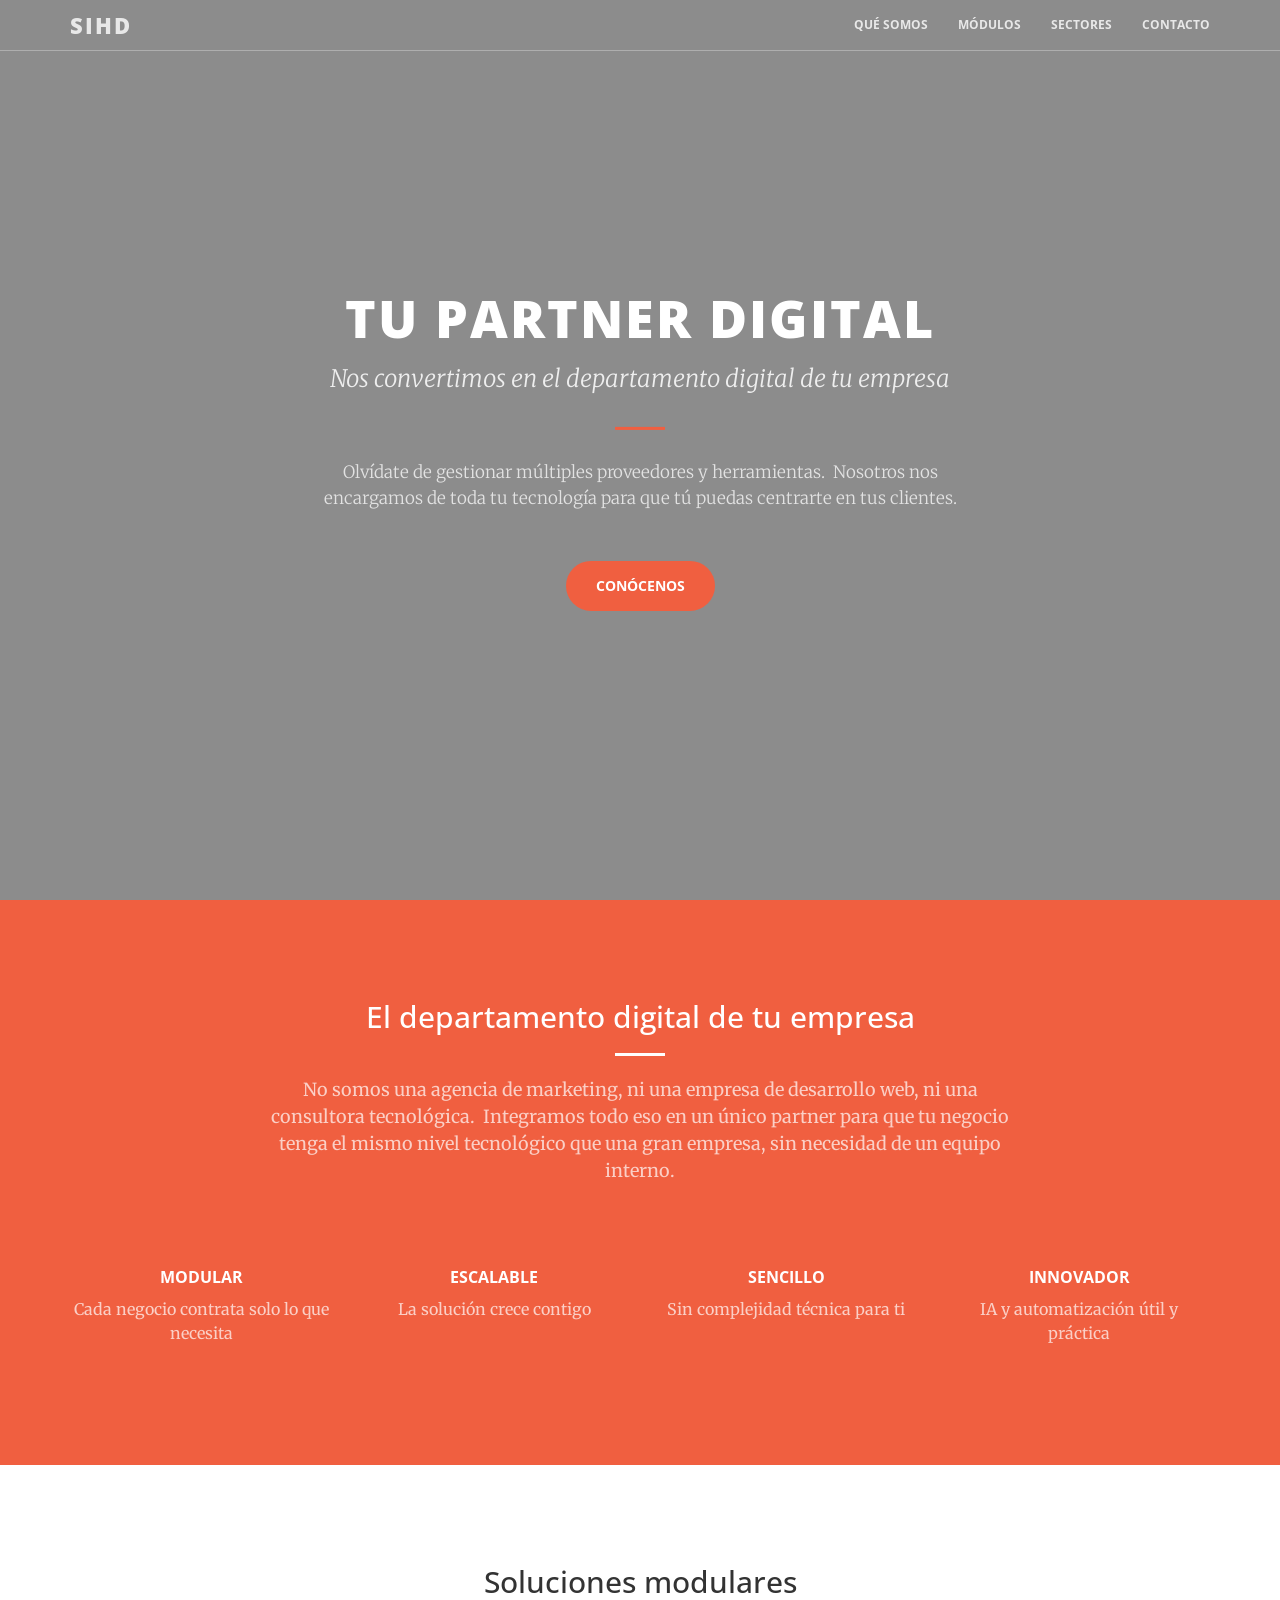
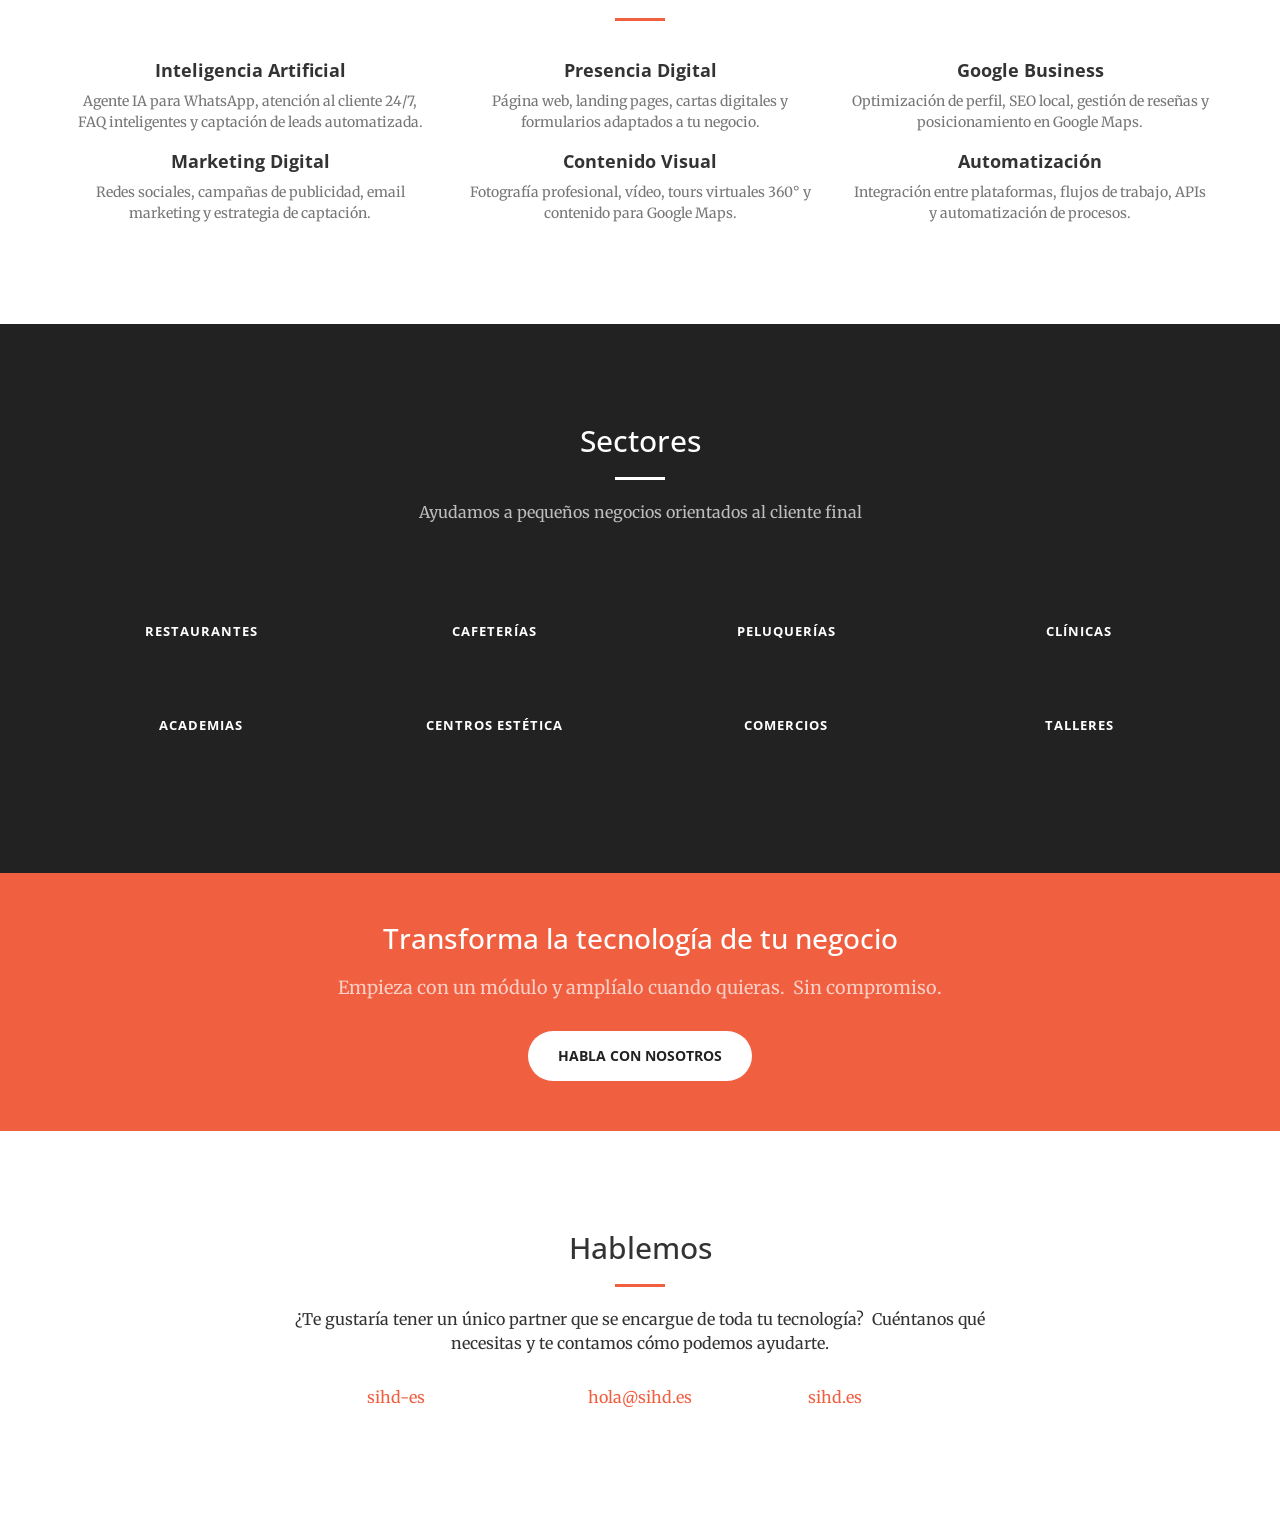
==== index.html @ 8f49440a "First version of the landing page" ====
<!DOCTYPE html>
<html lang="es">
<head>
  <meta charset="utf-8">
  <meta http-equiv="X-UA-Compatible" content="IE=edge">
  <meta name="viewport" content="width=device-width, initial-scale=1">
  <meta name="description" content="SiHD - El partner digital para pequeñas empresas. Transformamos la tecnología de tu negocio para que puedas centrarte en tus clientes.">
  <meta name="author" content="SiHD">
  <title>SiHD &mdash; El partner digital para pequeñas empresas</title>
  <link href="https://fonts.googleapis.com/css?family=Open+Sans:300italic,400italic,600italic,700italic,800italic,400,300,600,700,800" rel="stylesheet">
  <link href="https://fonts.googleapis.com/css?family=Merriweather:400,300,300italic,400italic,700,700italic,900,900italic" rel="stylesheet">
  <link rel="stylesheet" href="https://maxcdn.bootstrapcdn.com/bootstrap/3.3.7/css/bootstrap.min.css">
  <link rel="stylesheet" href="font-awesome/css/font-awesome.min.css">
  <style>
    html, body { height: 100%; width: 100%; }
    body { font-family: 'Merriweather', 'Helvetica Neue', Arial, sans-serif; }
    hr { border-color: #F05F40; border-width: 3px; max-width: 50px; }
    hr.light { border-color: white; }
    a { -webkit-transition: all 0.35s; -moz-transition: all 0.35s; transition: all 0.35s; color: #F05F40; }
    a:hover, a:focus { color: #eb3812; text-decoration: none; }
    h1, h2, h3, h4, h5, h6 { font-family: 'Open Sans', 'Helvetica Neue', Arial, sans-serif; }
    p { font-size: 16px; line-height: 1.5; margin-bottom: 20px; }
    .bg-primary { background-color: #F05F40; }
    .bg-dark { background-color: #222; color: white; }
    .text-faded { color: rgba(255,255,255,.7); }
    section { padding: 100px 0; }
    aside { padding: 50px 0; }
    .no-padding { padding: 0; }
    .navbar-default {
      background-color: white;
      border-color: rgba(34,34,34,.5);
      font-family: 'Open Sans', 'Helvetica Neue', Arial, sans-serif;
      -webkit-transition: all 0.35s;
      -moz-transition: all 0.35s;
      transition: all 0.35s;
    }
    .navbar-default .navbar-header .navbar-brand {
      color: #F05F40;
      font-family: 'Open Sans', 'Helvetica Neue', Arial, sans-serif;
      font-weight: 800;
      text-transform: uppercase;
      font-size: 22px;
      letter-spacing: 2px;
    }
    .navbar-default .navbar-header .navbar-brand:hover,
    .navbar-default .navbar-header .navbar-brand:focus { color: #eb3812; }
    .navbar-default .nav > li > a,
    .navbar-default .nav > li > a:focus {
      text-transform: uppercase;
      font-weight: 700;
      font-size: 12px;
      color: #222;
    }
    .navbar-default .nav > li > a:hover { color: #F05F40; }
    .navbar-default .nav > li.active > a,
    .navbar-default .nav > li.active > a:focus {
      color: #F05F40 !important;
      background-color: transparent;
    }
    .navbar-default .nav > li.active > a:hover { background-color: transparent; }
    @media (min-width: 768px) {
      .navbar-default {
        background-color: transparent;
        border-color: rgba(255,255,255,.3);
      }
      .navbar-default .navbar-header .navbar-brand {
        color: rgba(255,255,255,.8);
      }
      .navbar-default .navbar-header .navbar-brand:hover,
      .navbar-default .navbar-header .navbar-brand:focus { color: white; }
      .navbar-default .nav > li > a,
      .navbar-default .nav > li > a:focus {
        color: rgba(255,255,255,.8);
      }
      .navbar-default .nav > li > a:hover { color: white; }
      .navbar-default.navbar-shrink {
        background-color: white;
        border-color: rgba(34,34,34,.5);
      }
      .navbar-default.navbar-shrink .navbar-header .navbar-brand {
        color: #F05F40;
        font-size: 18px;
      }
      .navbar-default.navbar-shrink .navbar-header .navbar-brand:hover,
      .navbar-default.navbar-shrink .navbar-header .navbar-brand:focus { color: #eb3812; }
      .navbar-default.navbar-shrink .nav > li > a,
      .navbar-default.navbar-shrink .nav > li > a:focus { color: #222; }
      .navbar-default.navbar-shrink .nav > li > a:hover { color: #F05F40; }
    }
    header {
      position: relative;
      width: 100%;
      min-height: auto;
      -webkit-background-size: cover;
      -moz-background-size: cover;
      background-size: cover;
      -o-background-size: cover;
      background-position: center;
      background-image: url('img/header.jpg');
      text-align: center;
      color: white;
    }
    header::before {
      content: '';
      position: absolute;
      top: 0; left: 0; right: 0; bottom: 0;
      background: rgba(0,0,0,.45);
    }
    header .header-content {
      position: relative;
      text-align: center;
      padding: 100px 15px 100px;
      width: 100%;
      z-index: 1;
    }
    header .header-content .header-content-inner h1 {
      font-weight: 900;
      text-transform: uppercase;
      margin-top: 0;
      margin-bottom: 0;
      font-size: 32px;
      letter-spacing: 2px;
    }
    header .header-content .header-content-inner .sub {
      font-size: 20px;
      font-weight: 300;
      color: rgba(255,255,255,.85);
      margin-top: 15px;
      margin-bottom: 30px;
      font-family: 'Merriweather', serif;
      font-style: italic;
    }
    header .header-content .header-content-inner hr { margin: 30px auto; }
    header .header-content .header-content-inner p {
      font-weight: 300;
      color: rgba(255,255,255,.75);
      font-size: 16px;
      margin-bottom: 50px;
    }
    @media (min-width: 768px) {
      header { min-height: 100%; }
      header .header-content {
        position: absolute;
        top: 50%;
        -webkit-transform: translateY(-50%);
        -ms-transform: translateY(-50%);
        transform: translateY(-50%);
        padding: 0 50px;
      }
      header .header-content .header-content-inner {
        max-width: 800px;
        margin-left: auto;
        margin-right: auto;
      }
      header .header-content .header-content-inner h1 { font-size: 52px; }
      header .header-content .header-content-inner .sub { font-size: 24px; }
      header .header-content .header-content-inner p {
        font-size: 17px;
        max-width: 80%;
        margin-left: auto;
        margin-right: auto;
      }
    }
    .section-heading { margin-top: 0; }
    .service-box { max-width: 400px; margin: 50px auto 0; }
    @media (min-width: 992px) { .service-box { margin: 20px auto 0; } }
    .service-box p { margin-bottom: 0; font-size: 14px; }
    .service-box h3 { font-size: 18px; font-weight: 700; }
    .portfolio-box {
      position: relative;
      display: block;
      max-width: 400px;
      margin: 0 auto;
    }
    .portfolio-box .portfolio-box-caption {
      color: white;
      opacity: 0;
      display: block;
      background: rgba(240,95,64,.9);
      position: absolute;
      bottom: 0;
      text-align: center;
      width: 100%;
      height: 100%;
      -webkit-transition: all 0.35s;
      -moz-transition: all 0.35s;
      transition: all 0.35s;
    }
    .portfolio-box .portfolio-box-caption .portfolio-box-caption-content {
      width: 100%;
      text-align: center;
      position: absolute;
      top: 50%;
      transform: translateY(-50%);
    }
    .portfolio-box .portfolio-box-caption .portfolio-box-caption-content .project-category,
    .portfolio-box .portfolio-box-caption .portfolio-box-caption-content .project-name {
      font-family: 'Open Sans', 'Helvetica Neue', Arial, sans-serif;
      padding: 0 15px;
    }
    .portfolio-box .portfolio-box-caption .portfolio-box-caption-content .project-category {
      text-transform: uppercase;
      font-weight: 600;
      font-size: 13px;
    }
    .portfolio-box .portfolio-box-caption .portfolio-box-caption-content .project-name { font-size: 16px; }
    .portfolio-box:hover .portfolio-box-caption { opacity: 1; }
    @media (min-width: 768px) {
      .portfolio-box .portfolio-box-caption .portfolio-box-caption-content .project-category { font-size: 15px; }
      .portfolio-box .portfolio-box-caption .portfolio-box-caption-content .project-name { font-size: 20px; }
    }
    .call-to-action h2 { margin: 0 auto 20px; font-size: 28px; }
    .text-primary { color: #F05F40; }
    .no-gutter > [class*='col-'] { padding-right: 0; padding-left: 0; }
    .btn-default {
      color: #222; background-color: white; border-color: white;
      -webkit-transition: all 0.35s; -moz-transition: all 0.35s; transition: all 0.35s;
    }
    .btn-default:hover, .btn-default:focus, .btn-default.focus,
    .btn-default:active, .btn-default.active {
      color: #222; background-color: #f2f2f2; border-color: #e6e6e6;
    }
    .btn-primary {
      color: white; background-color: #F05F40; border-color: #F05F40;
      -webkit-transition: all 0.35s; -moz-transition: all 0.35s; transition: all 0.35s;
    }
    .btn-primary:hover, .btn-primary:focus, .btn-primary.focus,
    .btn-primary:active, .btn-primary.active {
      color: white; background-color: #ee4b28; border-color: #ed431f;
    }
    .btn-outline {
      color: white;
      background: transparent;
      border: 2px solid white;
      -webkit-transition: all 0.35s;
      -moz-transition: all 0.35s;
      transition: all 0.35s;
    }
    .btn-outline:hover, .btn-outline:focus {
      color: #222;
      background: white;
      border-color: white;
    }
    .btn {
      font-family: 'Open Sans', 'Helvetica Neue', Arial, sans-serif;
      border: none; border-radius: 300px; font-weight: 700; text-transform: uppercase;
    }
    .btn-xl { padding: 15px 30px; }
    #contact .fa { color: #222; font-size: 3em; }
    #contact a:hover { text-decoration: none; }
    ::-moz-selection { color: white; text-shadow: none; background: #F05F40; }
    ::selection { color: white; text-shadow: none; background: #F05F40; }
    body { -webkit-tap-highlight-color: #222; }
    .sector-icon { font-size: 3em; color: #F05F40; margin-bottom: 10px; }
    .sector-box { padding: 30px 15px; }
    .sector-box h4 { font-weight: 700; text-transform: uppercase; font-size: 13px; letter-spacing: 1px; }

    @keyframes bounceIn {
      from, 20%, 40%, 60%, 80%, to { animation-timing-function: cubic-bezier(0.215, 0.610, 0.355, 1.000); }
      0% { opacity: 0; transform: scale3d(.3, .3, .3); }
      20% { transform: scale3d(1.1, 1.1, 1.1); }
      40% { transform: scale3d(.9, .9, .9); }
      60% { opacity: 1; transform: scale3d(1.03, 1.03, 1.03); }
      80% { transform: scale3d(.97, .97, .97); }
      to { opacity: 1; transform: scale3d(1, 1, 1); }
    }
    .wow { visibility: hidden; }
    .wow.animated { visibility: visible; }
    .bounceIn { animation-duration: 1s; animation-fill-mode: both; animation-name: bounceIn; }
  </style>
</head>
<body id="page-top">
  <nav id="mainNav" class="navbar navbar-default navbar-fixed-top">
    <div class="container">
      <div class="navbar-header">
        <button type="button" class="navbar-toggle collapsed" data-toggle="collapse" data-target="#navbar-collapse" aria-expanded="false" id="nav-toggle">
          <span class="sr-only">Men&uacute;</span>
          <span class="icon-bar"></span>
          <span class="icon-bar"></span>
          <span class="icon-bar"></span>
        </button>
        <a class="navbar-brand" href="#page-top">SiHD</a>
      </div>
      <div class="collapse navbar-collapse" id="navbar-collapse">
        <ul class="nav navbar-nav navbar-right">
          <li><a href="#que-es">Qu&eacute; somos</a></li>
          <li><a href="#modulos">M&oacute;dulos</a></li>
          <li><a href="#sectores">Sectores</a></li>
          <li><a href="#contacto">Contacto</a></li>
        </ul>
      </div>
    </div>
  </nav>

  <header>
    <div class="header-content">
      <div class="header-content-inner">
        <h1>Tu partner digital</h1>
        <p class="sub">Nos convertimos en el departamento digital de tu empresa</p>
        <hr>
        <p>Olv&iacute;date de gestionar m&uacute;ltiples proveedores y herramientas.&nbsp; Nosotros nos encargamos de toda tu tecnolog&iacute;a para que t&uacute; puedas centrarte en tus clientes.</p>
        <a href="#que-es" class="btn btn-primary btn-xl">Con&oacute;cenos</a>
      </div>
    </div>
  </header>

  <section class="bg-primary" id="que-es">
    <div class="container">
      <div class="row">
        <div class="col-lg-8 col-lg-offset-2 text-center">
          <h2 class="section-heading">El departamento digital de tu empresa</h2>
          <hr class="light">
          <p class="text-faded" style="font-size:18px;">No somos una agencia de marketing, ni una empresa de desarrollo web, ni una consultora tecnol&oacute;gica.&nbsp; Integramos todo eso en un &uacute;nico partner para que tu negocio tenga el mismo nivel tecnol&oacute;gico que una gran empresa, sin necesidad de un equipo interno.</p>
        </div>
      </div>
      <div class="row" style="margin-top:50px;">
        <div class="col-md-3 col-sm-6 text-center">
          <div class="wow" data-wow-delay="0s">
            <i class="fa fa-4x fa-cubes text-faded"></i>
            <h3 style="color:white;font-weight:700;font-size:16px;text-transform:uppercase;margin-top:15px;">Modular</h3>
            <p class="text-faded">Cada negocio contrata solo lo que necesita</p>
          </div>
        </div>
        <div class="col-md-3 col-sm-6 text-center">
          <div class="wow" data-wow-delay=".1s">
            <i class="fa fa-4x fa-rocket text-faded"></i>
            <h3 style="color:white;font-weight:700;font-size:16px;text-transform:uppercase;margin-top:15px;">Escalable</h3>
            <p class="text-faded">La soluci&oacute;n crece contigo</p>
          </div>
        </div>
        <div class="col-md-3 col-sm-6 text-center">
          <div class="wow" data-wow-delay=".2s">
            <i class="fa fa-4x fa-magic text-faded"></i>
            <h3 style="color:white;font-weight:700;font-size:16px;text-transform:uppercase;margin-top:15px;">Sencillo</h3>
            <p class="text-faded">Sin complejidad t&eacute;cnica para ti</p>
          </div>
        </div>
        <div class="col-md-3 col-sm-6 text-center">
          <div class="wow" data-wow-delay=".3s">
            <i class="fa fa-4x fa-lightbulb-o text-faded"></i>
            <h3 style="color:white;font-weight:700;font-size:16px;text-transform:uppercase;margin-top:15px;">Innovador</h3>
            <p class="text-faded">IA y automatizaci&oacute;n &uacute;til y pr&aacute;ctica</p>
          </div>
        </div>
      </div>
    </div>
  </section>

  <section id="modulos">
    <div class="container">
      <div class="row">
        <div class="col-lg-12 text-center">
          <h2 class="section-heading">Soluciones modulares</h2>
          <hr class="primary">
        </div>
      </div>
    </div>
    <div class="container">
      <div class="row">
        <div class="col-lg-4 col-md-6 text-center">
          <div class="service-box wow" data-wow-delay="0s">
            <i class="fa fa-4x fa-robot text-primary"></i>
            <h3>Inteligencia Artificial</h3>
            <p class="text-muted">Agente IA para WhatsApp, atenci&oacute;n al cliente 24/7, FAQ inteligentes y captaci&oacute;n de leads automatizada.</p>
          </div>
        </div>
        <div class="col-lg-4 col-md-6 text-center">
          <div class="service-box wow" data-wow-delay=".1s">
            <i class="fa fa-4x fa-globe text-primary"></i>
            <h3>Presencia Digital</h3>
            <p class="text-muted">P&aacute;gina web, landing pages, cartas digitales y formularios adaptados a tu negocio.</p>
          </div>
        </div>
        <div class="col-lg-4 col-md-6 text-center">
          <div class="service-box wow" data-wow-delay=".2s">
            <i class="fa fa-4x fa-google text-primary"></i>
            <h3>Google Business</h3>
            <p class="text-muted">Optimizaci&oacute;n de perfil, SEO local, gesti&oacute;n de rese&ntilde;as y posicionamiento en Google Maps.</p>
          </div>
        </div>
        <div class="col-lg-4 col-md-6 text-center">
          <div class="service-box wow" data-wow-delay=".3s">
            <i class="fa fa-4x fa-bullhorn text-primary"></i>
            <h3>Marketing Digital</h3>
            <p class="text-muted">Redes sociales, campa&ntilde;as de publicidad, email marketing y estrategia de captaci&oacute;n.</p>
          </div>
        </div>
        <div class="col-lg-4 col-md-6 text-center">
          <div class="service-box wow" data-wow-delay=".4s">
            <i class="fa fa-4x fa-camera text-primary"></i>
            <h3>Contenido Visual</h3>
            <p class="text-muted">Fotograf&iacute;a profesional, v&iacute;deo, tours virtuales 360&deg; y contenido para Google Maps.</p>
          </div>
        </div>
        <div class="col-lg-4 col-md-6 text-center">
          <div class="service-box wow" data-wow-delay=".5s">
            <i class="fa fa-4x fa-cogs text-primary"></i>
            <h3>Automatizaci&oacute;n</h3>
            <p class="text-muted">Integraci&oacute;n entre plataformas, flujos de trabajo, APIs y automatizaci&oacute;n de procesos.</p>
          </div>
        </div>
      </div>
    </div>
  </section>

  <section class="bg-dark" id="sectores">
    <div class="container">
      <div class="row">
        <div class="col-lg-12 text-center">
          <h2 class="section-heading">Sectores</h2>
          <hr class="light">
          <p class="text-faded">Ayudamos a peque&ntilde;os negocios orientados al cliente final</p>
        </div>
      </div>
      <div class="row" style="margin-top:40px;">
        <div class="col-md-3 col-sm-4 col-xs-6 text-center sector-box wow" data-wow-delay="0s">
          <i class="fa fa-cutlery sector-icon"></i>
          <h4>Restaurantes</h4>
        </div>
        <div class="col-md-3 col-sm-4 col-xs-6 text-center sector-box wow" data-wow-delay=".1s">
          <i class="fa fa-coffee sector-icon"></i>
          <h4>Cafeter&iacute;as</h4>
        </div>
        <div class="col-md-3 col-sm-4 col-xs-6 text-center sector-box wow" data-wow-delay=".2s">
          <i class="fa fa-scissors sector-icon"></i>
          <h4>Peluquer&iacute;as</h4>
        </div>
        <div class="col-md-3 col-sm-4 col-xs-6 text-center sector-box wow" data-wow-delay=".3s">
          <i class="fa fa-heartbeat sector-icon"></i>
          <h4>Cl&iacute;nicas</h4>
        </div>
        <div class="col-md-3 col-sm-4 col-xs-6 text-center sector-box wow" data-wow-delay=".4s">
          <i class="fa fa-graduation-cap sector-icon"></i>
          <h4>Academias</h4>
        </div>
        <div class="col-md-3 col-sm-4 col-xs-6 text-center sector-box wow" data-wow-delay=".5s">
          <i class="fa fa-diamond sector-icon"></i>
          <h4>Centros est&eacute;tica</h4>
        </div>
        <div class="col-md-3 col-sm-4 col-xs-6 text-center sector-box wow" data-wow-delay=".6s">
          <i class="fa fa-shopping-cart sector-icon"></i>
          <h4>Comercios</h4>
        </div>
        <div class="col-md-3 col-sm-4 col-xs-6 text-center sector-box wow" data-wow-delay=".7s">
          <i class="fa fa-wrench sector-icon"></i>
          <h4>Talleres</h4>
        </div>
      </div>
    </div>
  </section>

  <aside class="bg-primary">
    <div class="container text-center">
      <div class="call-to-action">
        <h2 style="color:white;">Transforma la tecnolog&iacute;a de tu negocio</h2>
        <p class="text-faded" style="font-size:18px;margin-bottom:30px;">Empieza con un m&oacute;dulo y ampl&iacute;alo cuando quieras.&nbsp; Sin compromiso.</p>
        <a href="#contacto" class="btn btn-default btn-xl">Habla con nosotros</a>
      </div>
    </div>
  </aside>

  <section id="contacto">
    <div class="container">
      <div class="row">
        <div class="col-lg-8 col-lg-offset-2 text-center">
          <h2 class="section-heading">Hablemos</h2>
          <hr class="primary">
          <p>&iquest;Te gustar&iacute;a tener un &uacute;nico partner que se encargue de toda tu tecnolog&iacute;a?&nbsp; Cu&eacute;ntanos qu&eacute; necesitas y te contamos c&oacute;mo podemos ayudarte.</p>
        </div>
        <div class="col-lg-3 col-lg-offset-2 text-center">
          <a href="https://github.com/sihd-es">
            <i class="fa fa-github fa-3x wow bounceIn" data-wow-delay=".1s"></i>
            <p style="margin-top:10px;">sihd-es</p>
          </a>
        </div>
        <div class="col-lg-2 text-center">
          <a href="mailto:hola@sihd.es">
            <i class="fa fa-envelope-o fa-3x wow bounceIn" data-wow-delay=".1s"></i>
            <p style="margin-top:10px;">hola@sihd.es</p>
          </a>
        </div>
        <div class="col-lg-2 text-center">
          <a href="https://sihd.es">
            <i class="fa fa-globe fa-3x wow bounceIn" data-wow-delay=".1s"></i>
            <p style="margin-top:10px;">sihd.es</p>
          </a>
        </div>
      </div>
    </div>
  </section>

  <script>
    (function() {
      var nav = document.getElementById('mainNav');
      var toggle = document.getElementById('nav-toggle');
      var collapse = document.getElementById('navbar-collapse');
      var sections = document.querySelectorAll('section, header');
      var navLinks = document.querySelectorAll('.navbar-nav a');
      var wowEls = document.querySelectorAll('.wow');

      toggle.addEventListener('click', function() {
        collapse.classList.toggle('in');
        toggle.classList.toggle('collapsed');
        toggle.setAttribute('aria-expanded', collapse.classList.contains('in'));
      });

      navLinks.forEach(function(link) {
        link.addEventListener('click', function(e) {
          collapse.classList.remove('in');
          toggle.classList.add('collapsed');
          toggle.setAttribute('aria-expanded', 'false');
          var target = document.querySelector(this.getAttribute('href'));
          if (target) {
            e.preventDefault();
            target.scrollIntoView({ behavior: 'smooth', block: 'start' });
            window.scrollBy(0, -50);
          }
        });
      });

      observer = new IntersectionObserver(function(entries) {
        entries.forEach(function(entry) {
          if (entry.target.id === 'page-top' || entry.target.tagName === 'HEADER') {
            nav.classList.toggle('navbar-shrink', !entry.isIntersecting);
          }
          var id = entry.target.id;
          navLinks.forEach(function(link) {
            link.parentElement.classList.toggle('active', link.getAttribute('href') === '#' + id && entry.isIntersecting);
          });
        });
      }, { rootMargin: '-51px 0px 0px 0px' });

      sections.forEach(function(s) { observer.observe(s); });

      var wowObserver = new IntersectionObserver(function(entries) {
        entries.forEach(function(entry) {
          if (entry.isIntersecting) {
            var delay = entry.target.getAttribute('data-wow-delay') || '0s';
            entry.target.style.animationDelay = delay;
            entry.target.classList.add('animated', 'bounceIn');
            wowObserver.unobserve(entry.target);
          }
        });
      }, { threshold: 0.3 });

      wowEls.forEach(function(el) { wowObserver.observe(el); });
    })();
  </script>
</body>
</html>
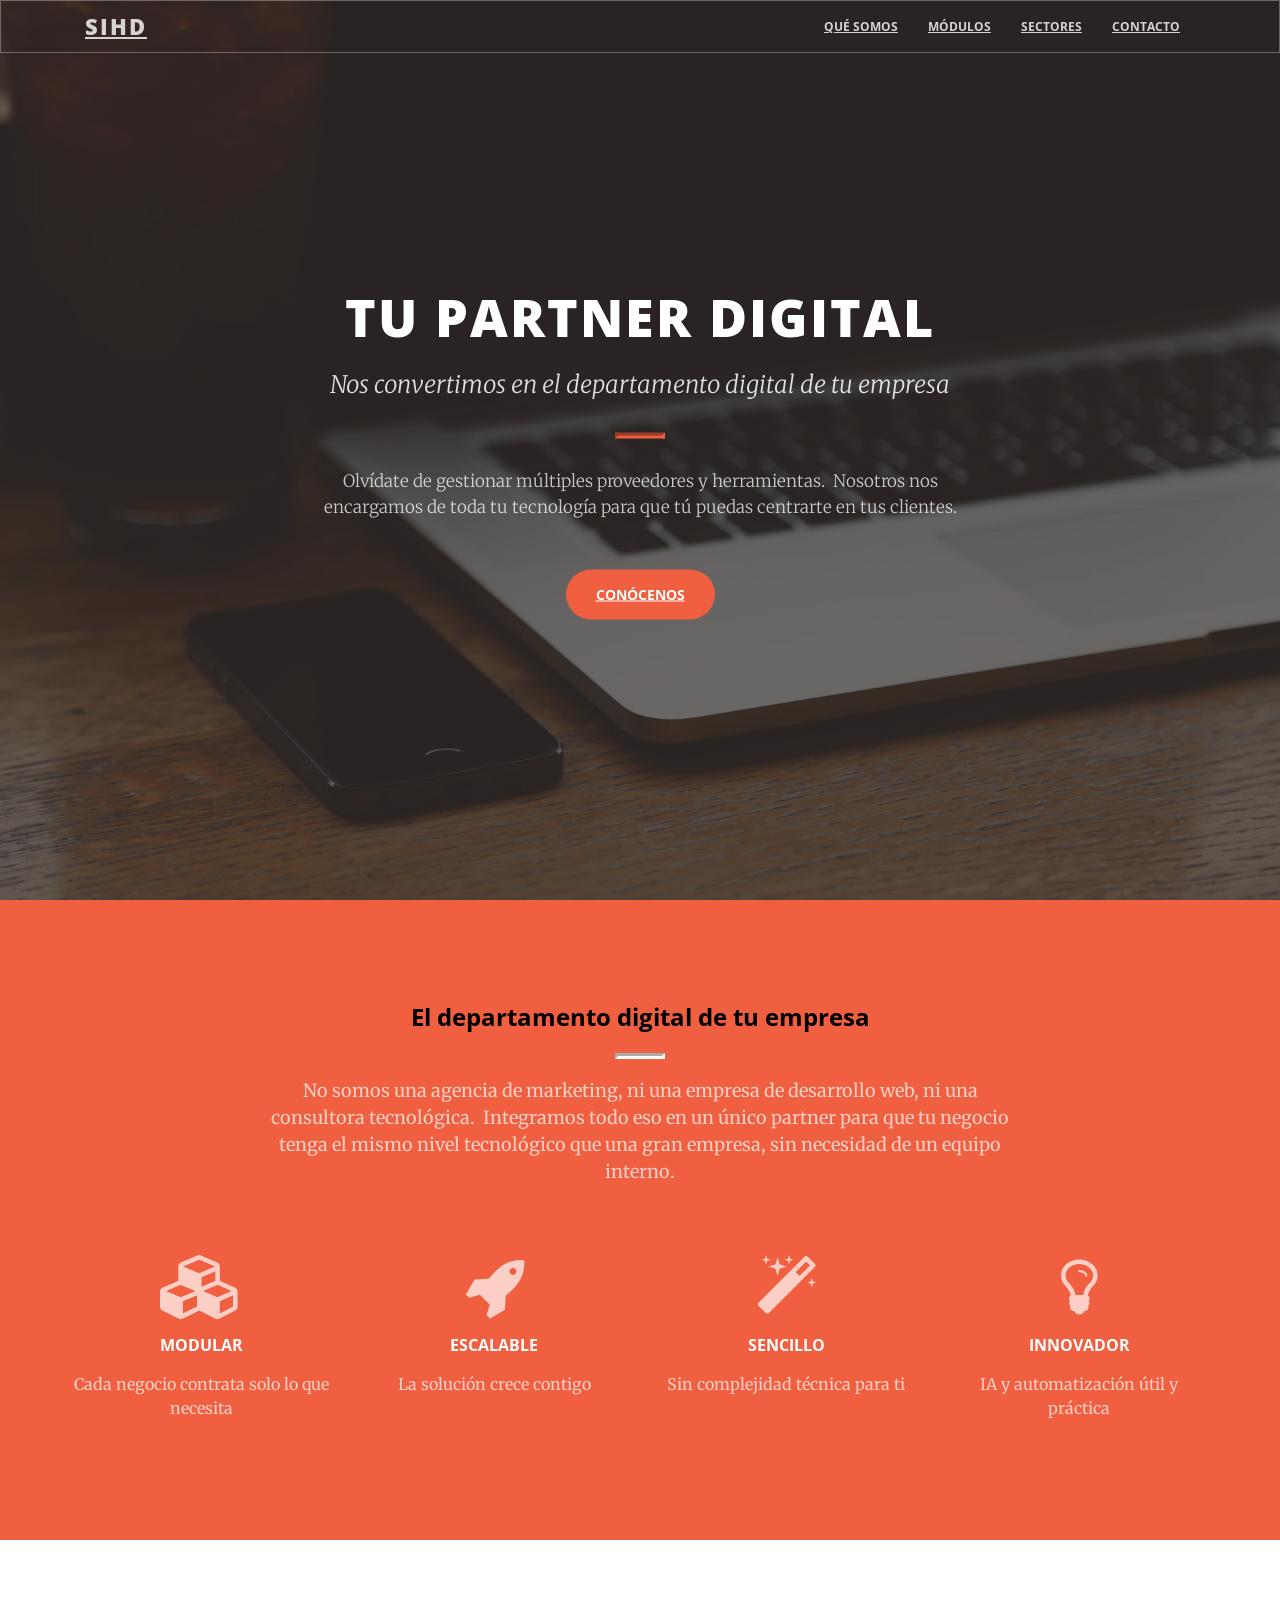
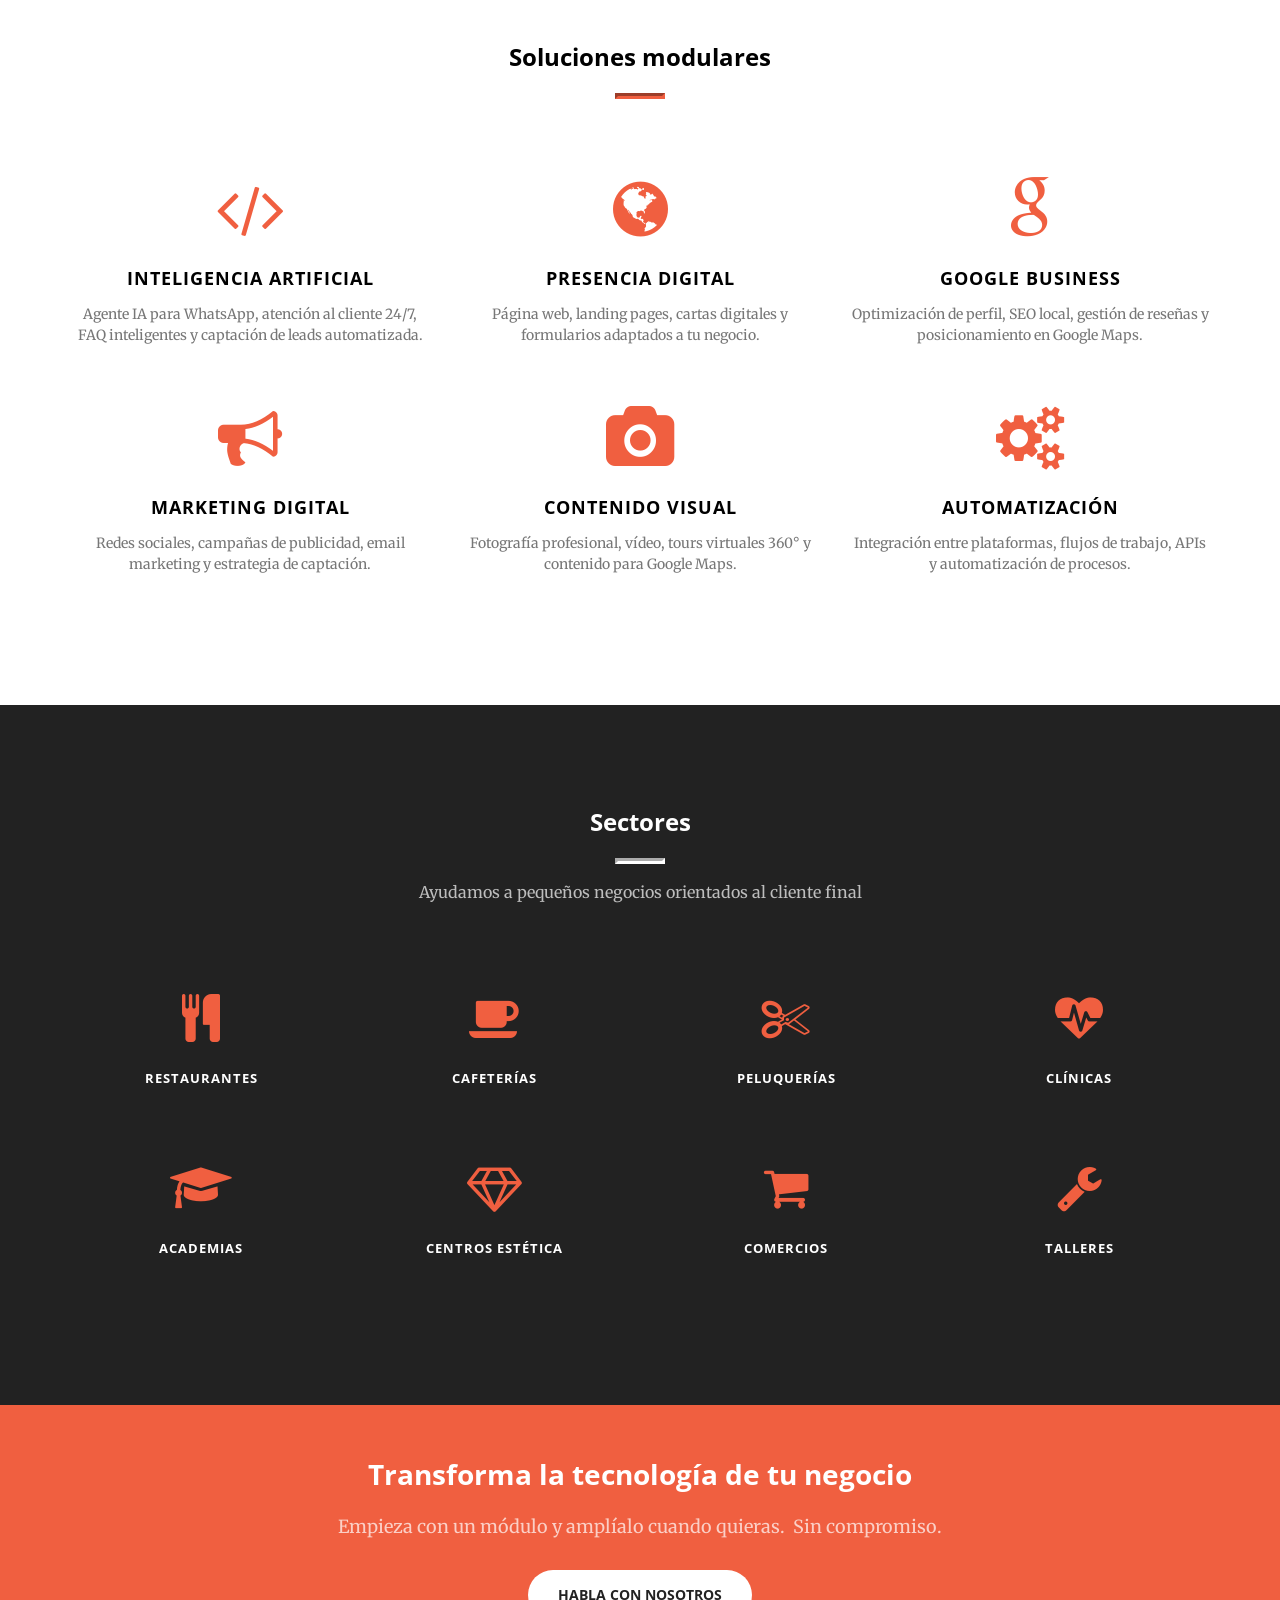
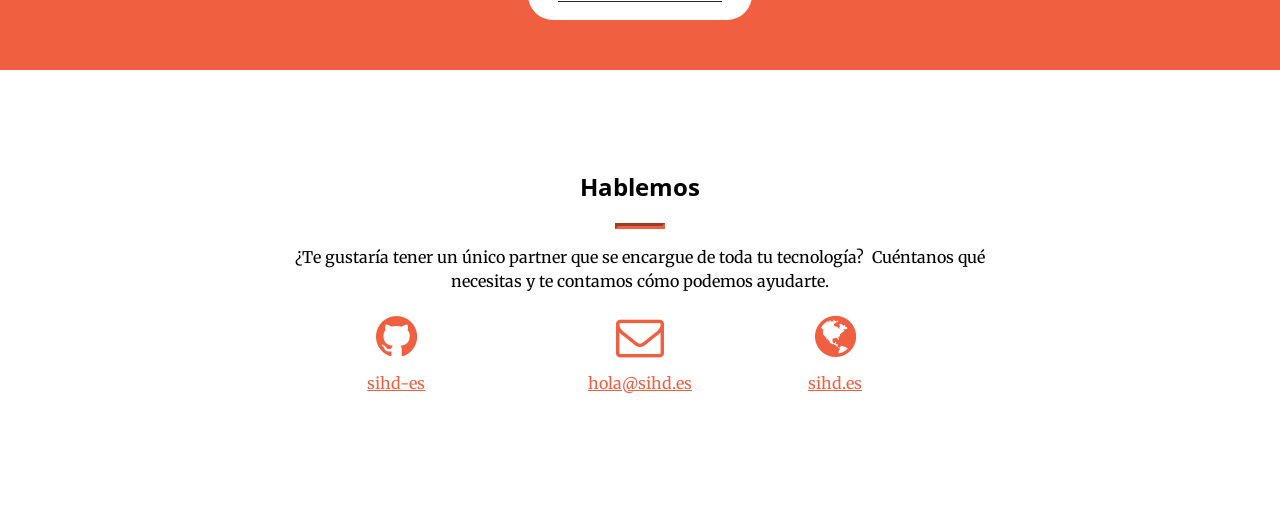
==== commit ced7f4f9: "Fix assets" ====
--- a/index.html
+++ b/index.html
@@ -7,11 +7,51 @@
   <meta name="description" content="SiHD - El partner digital para pequeñas empresas. Transformamos la tecnología de tu negocio para que puedas centrarte en tus clientes.">
   <meta name="author" content="SiHD">
   <title>SiHD &mdash; El partner digital para pequeñas empresas</title>
-  <link href="https://fonts.googleapis.com/css?family=Open+Sans:300italic,400italic,600italic,700italic,800italic,400,300,600,700,800" rel="stylesheet">
-  <link href="https://fonts.googleapis.com/css?family=Merriweather:400,300,300italic,400italic,700,700italic,900,900italic" rel="stylesheet">
-  <link rel="stylesheet" href="https://maxcdn.bootstrapcdn.com/bootstrap/3.3.7/css/bootstrap.min.css">
-  <link rel="stylesheet" href="font-awesome/css/font-awesome.min.css">
+  <link rel="stylesheet" href="bundled/font-awesome/css/font-awesome.min.css">
   <style>
+    @font-face { font-family:'Open Sans'; font-style:normal; font-weight:100 900; font-stretch:100%; src:url('bundled/fonts/opensans-latin.woff2') format('woff2'); }
+    @font-face { font-family:'Open Sans'; font-style:italic; font-weight:100 900; font-stretch:100%; src:url('bundled/fonts/opensans-latin-italic.woff2') format('woff2'); }
+    @font-face { font-family:'Merriweather'; font-style:normal; font-weight:100 900; font-stretch:100%; src:url('bundled/fonts/merriweather-latin.woff2') format('woff2'); }
+    @font-face { font-family:'Merriweather'; font-style:italic; font-weight:100 900; font-stretch:100%; src:url('bundled/fonts/merriweather-latin-italic.woff2') format('woff2'); }
+
+    *, *::before, *::after { box-sizing:border-box; }
+    body { margin:0; }
+
+    .container { padding-right:15px; padding-left:15px; margin-right:auto; margin-left:auto; }
+    .row { margin-right:-15px; margin-left:-15px; }
+    .row::after { content:''; display:table; clear:both; }
+    [class^="col-"], [class*=" col-"] { float:left; position:relative; min-height:1px; padding-right:15px; padding-left:15px; }
+    .col-xs-6 { width:50%; } .col-xs-12 { width:100%; }
+    @media (min-width:768px) { .container { width:750px; } .col-sm-4 { width:33.33333333%; } .col-sm-6 { width:50%; } .col-sm-12 { width:100%; } }
+    @media (min-width:992px) { .container { width:970px; } .col-md-3 { width:25%; } .col-md-4 { width:33.33333333%; } .col-md-6 { width:50%; } .col-md-12 { width:100%; } }
+    @media (min-width:1200px) { .container { width:1170px; } .col-lg-2 { width:16.66666667%; } .col-lg-3 { width:25%; } .col-lg-4 { width:33.33333333%; } .col-lg-8 { width:66.66666667%; } .col-lg-12 { width:100%; } .col-lg-offset-2 { margin-left:16.66666667%; } }
+
+    .navbar { position:relative; min-height:50px; margin-bottom:20px; border:1px solid transparent; }
+    .navbar-fixed-top { position:fixed; top:0; right:0; left:0; z-index:1030; }
+    .navbar-header { float:left; }
+    .navbar-brand { float:left; height:50px; padding:15px 15px; font-size:18px; line-height:20px; }
+    .navbar-toggle { position:relative; float:right; padding:9px 10px; margin-top:8px; margin-right:15px; margin-bottom:8px; background:transparent; background-image:none; border:1px solid transparent; border-radius:4px; }
+    .navbar-toggle .icon-bar + .icon-bar { margin-top:4px; }
+    .navbar-collapse { padding-right:15px; padding-left:15px; overflow-x:visible; border-top:1px solid transparent; box-shadow:inset 0 1px 0 rgba(255,255,255,.1); }
+    .collapse { display:none; }
+    .collapse.in { display:block; }
+    .nav { padding-left:0; margin-bottom:0; list-style:none; }
+    .nav > li { position:relative; display:block; }
+    .nav > li > a { position:relative; display:block; padding:10px 15px; }
+    .navbar-nav { margin:0 -15px; }
+    .navbar-nav > li > a { padding-top:10px; padding-bottom:10px; line-height:20px; }
+    .navbar-right { float:right !important; }
+    .sr-only { position:absolute; width:1px; height:1px; padding:0; margin:-1px; overflow:hidden; clip:rect(0,0,0,0); border:0; }
+    .icon-bar { display:block; width:22px; height:2px; border-radius:1px; background:#888; }
+    @media (min-width:768px) { .navbar-collapse.collapse { display:block !important; } .navbar-toggle { display:none; } .navbar-nav { float:left; margin:0; } .navbar-nav > li { float:left; } .navbar-nav > li > a { padding-top:15px; padding-bottom:15px; } .navbar-right { float:right !important; } .navbar-header { width:auto; } }
+
+    .btn { display:inline-block; padding:6px 12px; margin-bottom:0; font-size:14px; font-weight:400; line-height:1.42857143; text-align:center; white-space:nowrap; vertical-align:middle; cursor:pointer; -webkit-user-select:none; -moz-user-select:none; -ms-user-select:none; user-select:none; background-image:none; border:1px solid transparent; border-radius:4px; }
+    .btn-default { color:#333; background:#fff; border-color:#ccc; }
+    .btn-primary { color:#fff; background:#337ab7; border-color:#2e6da4; }
+
+    .text-center { text-align:center; }
+    .text-muted { color:#777; }
+
     html, body { height: 100%; width: 100%; }
     body { font-family: 'Merriweather', 'Helvetica Neue', Arial, sans-serif; }
     hr { border-color: #F05F40; border-width: 3px; max-width: 50px; }
@@ -96,7 +136,7 @@
       background-size: cover;
       -o-background-size: cover;
       background-position: center;
-      background-image: url('img/header.jpg');
+      background-image: url('assets/header.png');
       text-align: center;
       color: white;
     }
@@ -162,10 +202,10 @@
       }
     }
     .section-heading { margin-top: 0; }
-    .service-box { max-width: 400px; margin: 50px auto 0; }
-    @media (min-width: 992px) { .service-box { margin: 20px auto 0; } }
-    .service-box p { margin-bottom: 0; font-size: 14px; }
-    .service-box h3 { font-size: 18px; font-weight: 700; }
+    .modulo-box { padding: 30px 15px; }
+    .modulo-box h3 { font-size: 18px; font-weight: 700; text-transform: uppercase; letter-spacing: 1px; margin-top: 15px; margin-bottom: 10px; }
+    .modulo-box p { margin-bottom: 0; font-size: 14px; }
+    .modulo-box .fa { width: 1.28571429em; text-align: center; margin-bottom: 10px; }
     .portfolio-box {
       position: relative;
       display: block;
@@ -354,50 +394,36 @@
           <hr class="primary">
         </div>
       </div>
-    </div>
-    <div class="container">
-      <div class="row">
-        <div class="col-lg-4 col-md-6 text-center">
-          <div class="service-box wow" data-wow-delay="0s">
-            <i class="fa fa-4x fa-robot text-primary"></i>
-            <h3>Inteligencia Artificial</h3>
-            <p class="text-muted">Agente IA para WhatsApp, atenci&oacute;n al cliente 24/7, FAQ inteligentes y captaci&oacute;n de leads automatizada.</p>
-          </div>
-        </div>
-        <div class="col-lg-4 col-md-6 text-center">
-          <div class="service-box wow" data-wow-delay=".1s">
-            <i class="fa fa-4x fa-globe text-primary"></i>
-            <h3>Presencia Digital</h3>
-            <p class="text-muted">P&aacute;gina web, landing pages, cartas digitales y formularios adaptados a tu negocio.</p>
-          </div>
-        </div>
-        <div class="col-lg-4 col-md-6 text-center">
-          <div class="service-box wow" data-wow-delay=".2s">
-            <i class="fa fa-4x fa-google text-primary"></i>
-            <h3>Google Business</h3>
-            <p class="text-muted">Optimizaci&oacute;n de perfil, SEO local, gesti&oacute;n de rese&ntilde;as y posicionamiento en Google Maps.</p>
-          </div>
-        </div>
-        <div class="col-lg-4 col-md-6 text-center">
-          <div class="service-box wow" data-wow-delay=".3s">
-            <i class="fa fa-4x fa-bullhorn text-primary"></i>
-            <h3>Marketing Digital</h3>
-            <p class="text-muted">Redes sociales, campa&ntilde;as de publicidad, email marketing y estrategia de captaci&oacute;n.</p>
-          </div>
-        </div>
-        <div class="col-lg-4 col-md-6 text-center">
-          <div class="service-box wow" data-wow-delay=".4s">
-            <i class="fa fa-4x fa-camera text-primary"></i>
-            <h3>Contenido Visual</h3>
-            <p class="text-muted">Fotograf&iacute;a profesional, v&iacute;deo, tours virtuales 360&deg; y contenido para Google Maps.</p>
-          </div>
-        </div>
-        <div class="col-lg-4 col-md-6 text-center">
-          <div class="service-box wow" data-wow-delay=".5s">
-            <i class="fa fa-4x fa-cogs text-primary"></i>
-            <h3>Automatizaci&oacute;n</h3>
-            <p class="text-muted">Integraci&oacute;n entre plataformas, flujos de trabajo, APIs y automatizaci&oacute;n de procesos.</p>
-          </div>
+      <div class="row" style="margin-top:40px;">
+        <div class="col-md-4 col-sm-6 text-center modulo-box wow" data-wow-delay="0s">
+          <i class="fa fa-4x fa-code text-primary"></i>
+          <h3>Inteligencia Artificial</h3>
+          <p class="text-muted">Agente IA para WhatsApp, atenci&oacute;n al cliente 24/7, FAQ inteligentes y captaci&oacute;n de leads automatizada.</p>
+        </div>
+        <div class="col-md-4 col-sm-6 text-center modulo-box wow" data-wow-delay=".1s">
+          <i class="fa fa-4x fa-globe text-primary"></i>
+          <h3>Presencia Digital</h3>
+          <p class="text-muted">P&aacute;gina web, landing pages, cartas digitales y formularios adaptados a tu negocio.</p>
+        </div>
+        <div class="col-md-4 col-sm-6 text-center modulo-box wow" data-wow-delay=".2s">
+          <i class="fa fa-4x fa-google text-primary"></i>
+          <h3>Google Business</h3>
+          <p class="text-muted">Optimizaci&oacute;n de perfil, SEO local, gesti&oacute;n de rese&ntilde;as y posicionamiento en Google Maps.</p>
+        </div>
+        <div class="col-md-4 col-sm-6 text-center modulo-box wow" data-wow-delay=".3s">
+          <i class="fa fa-4x fa-bullhorn text-primary"></i>
+          <h3>Marketing Digital</h3>
+          <p class="text-muted">Redes sociales, campa&ntilde;as de publicidad, email marketing y estrategia de captaci&oacute;n.</p>
+        </div>
+        <div class="col-md-4 col-sm-6 text-center modulo-box wow" data-wow-delay=".4s">
+          <i class="fa fa-4x fa-camera text-primary"></i>
+          <h3>Contenido Visual</h3>
+          <p class="text-muted">Fotograf&iacute;a profesional, v&iacute;deo, tours virtuales 360&deg; y contenido para Google Maps.</p>
+        </div>
+        <div class="col-md-4 col-sm-6 text-center modulo-box wow" data-wow-delay=".5s">
+          <i class="fa fa-4x fa-cogs text-primary"></i>
+          <h3>Automatizaci&oacute;n</h3>
+          <p class="text-muted">Integraci&oacute;n entre plataformas, flujos de trabajo, APIs y automatizaci&oacute;n de procesos.</p>
         </div>
       </div>
     </div>
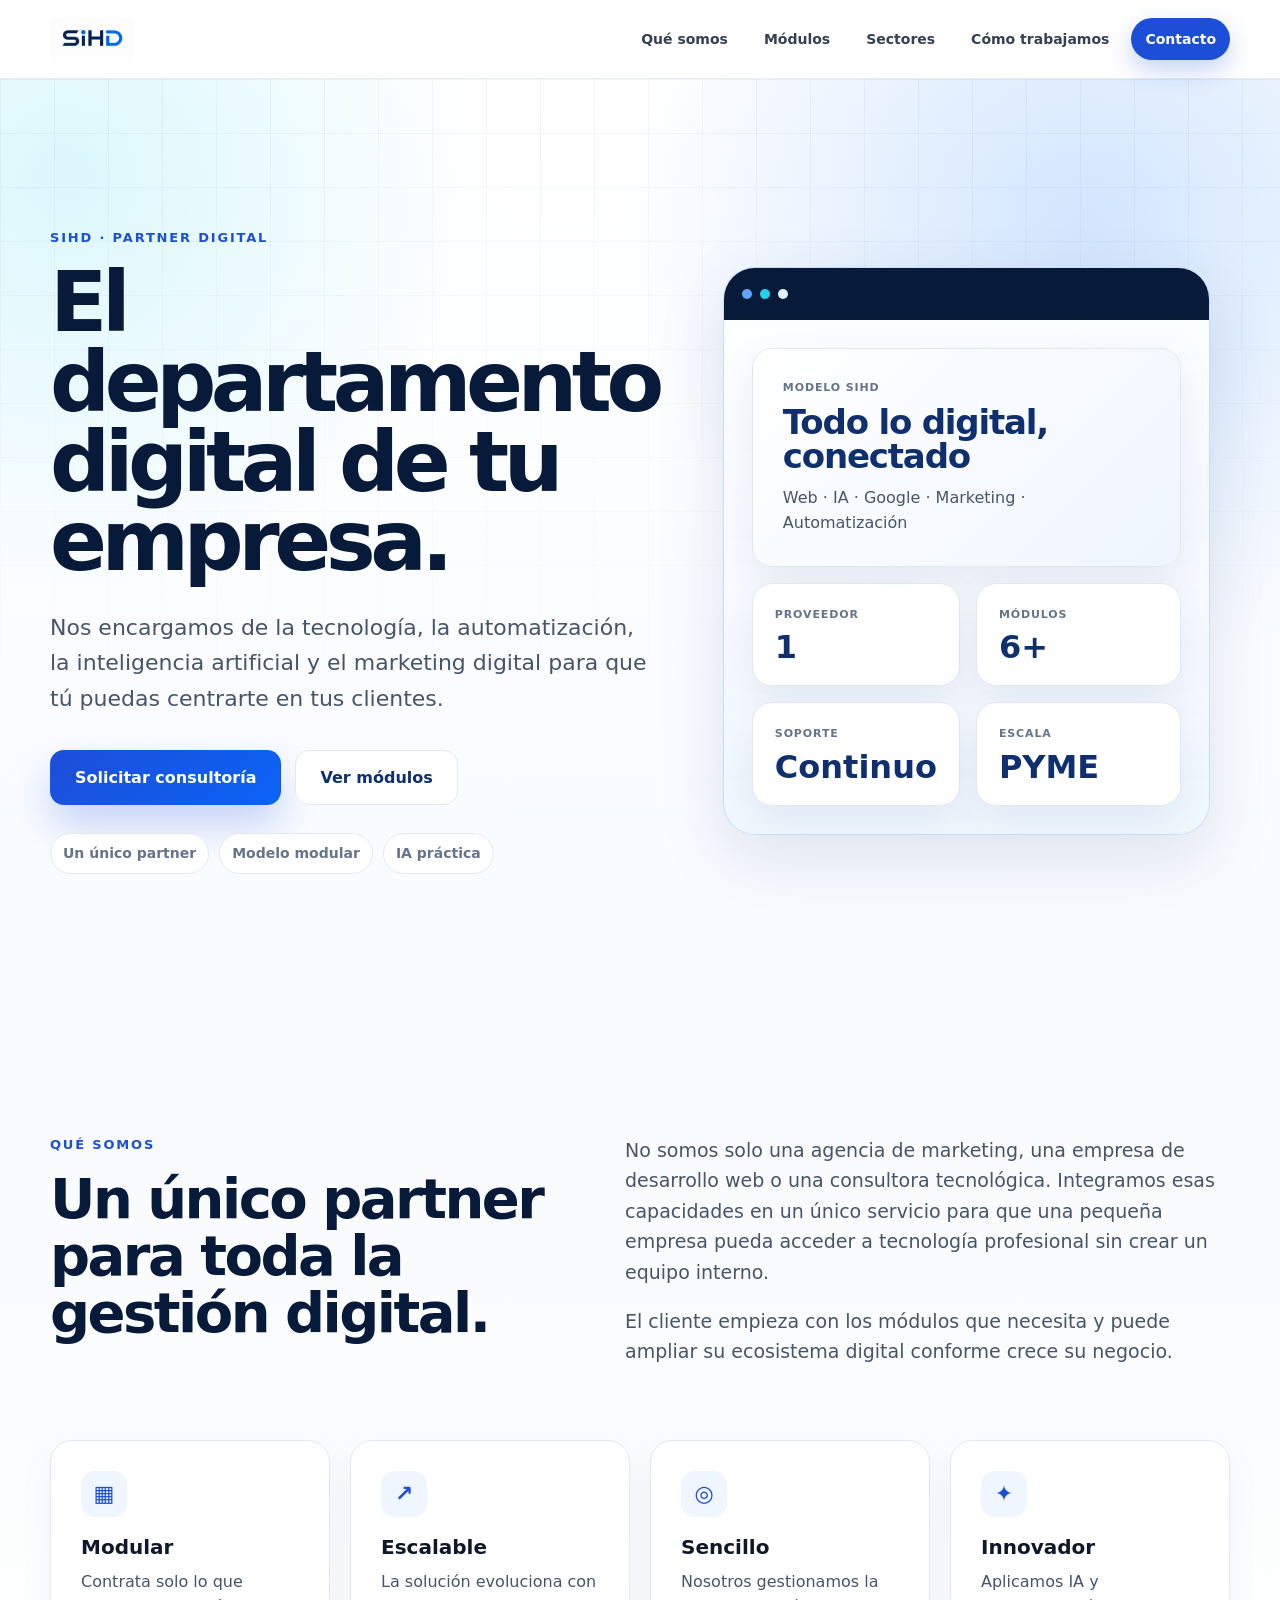
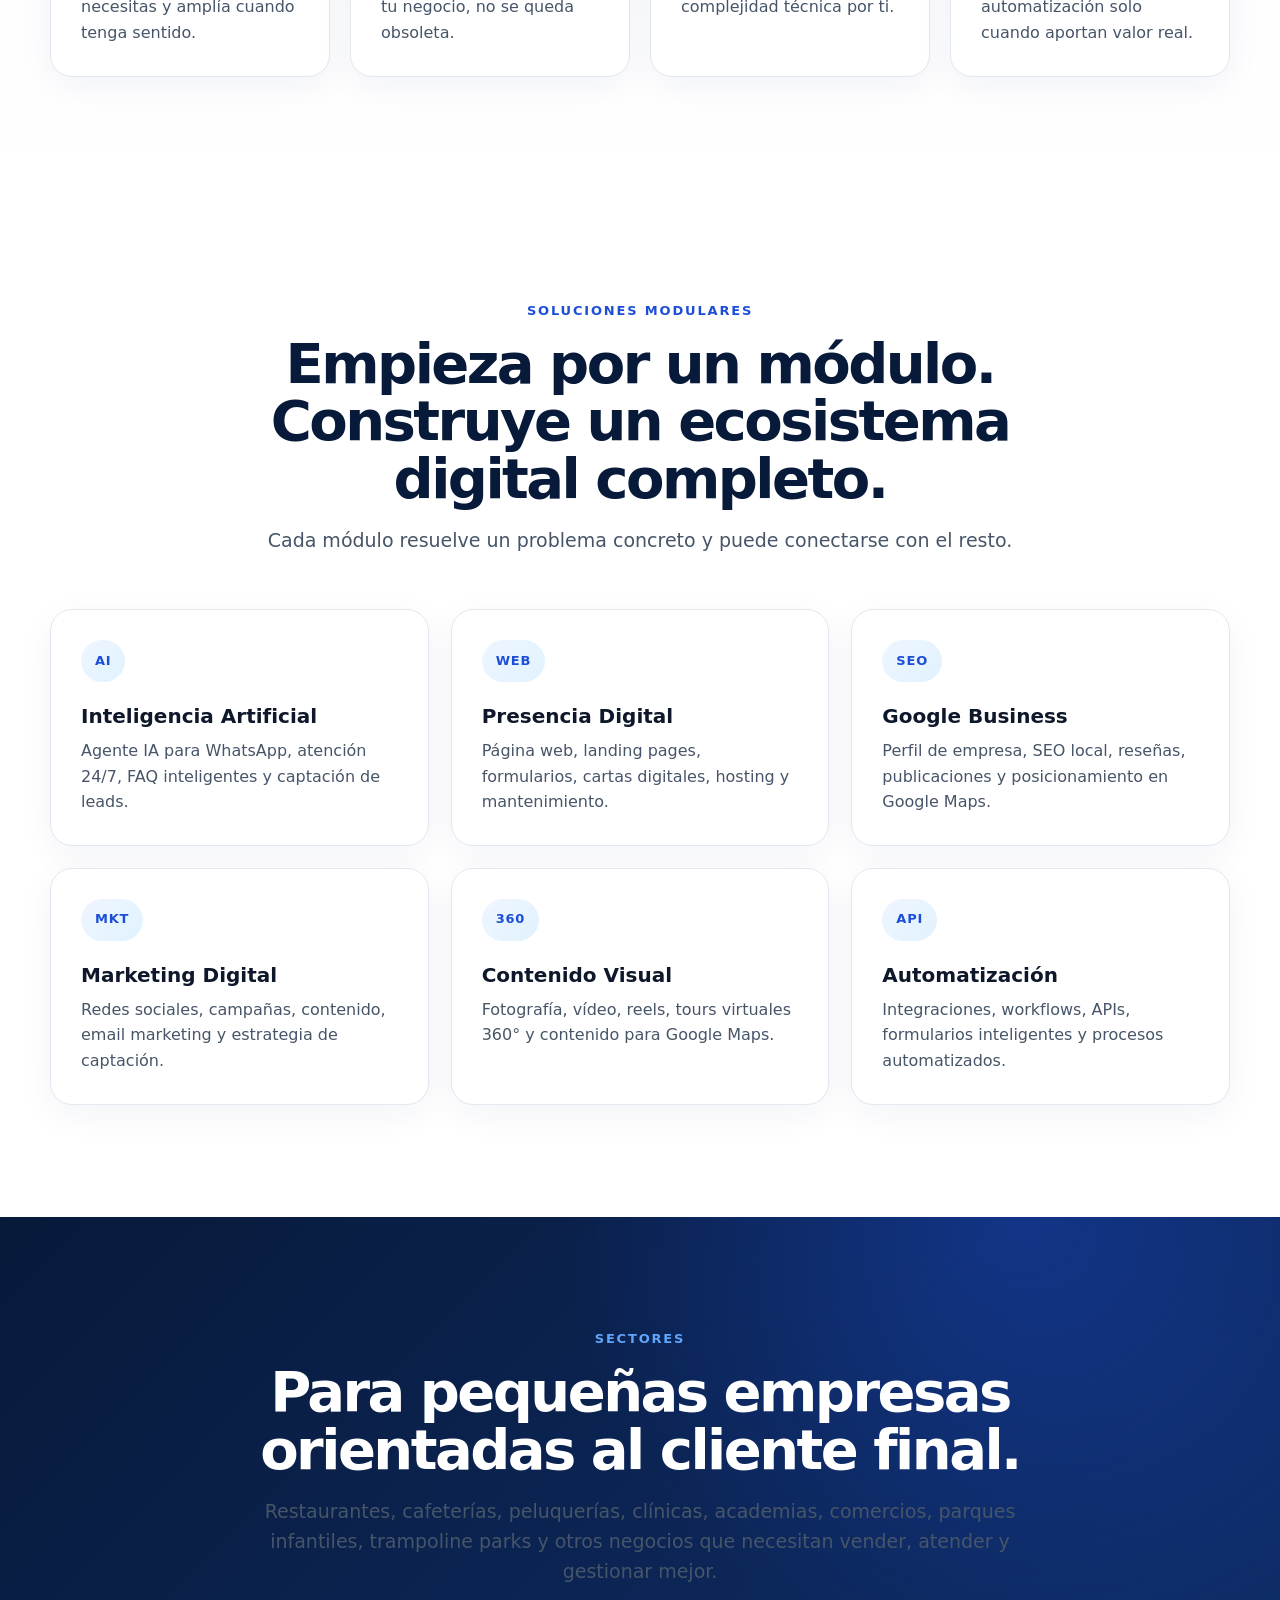
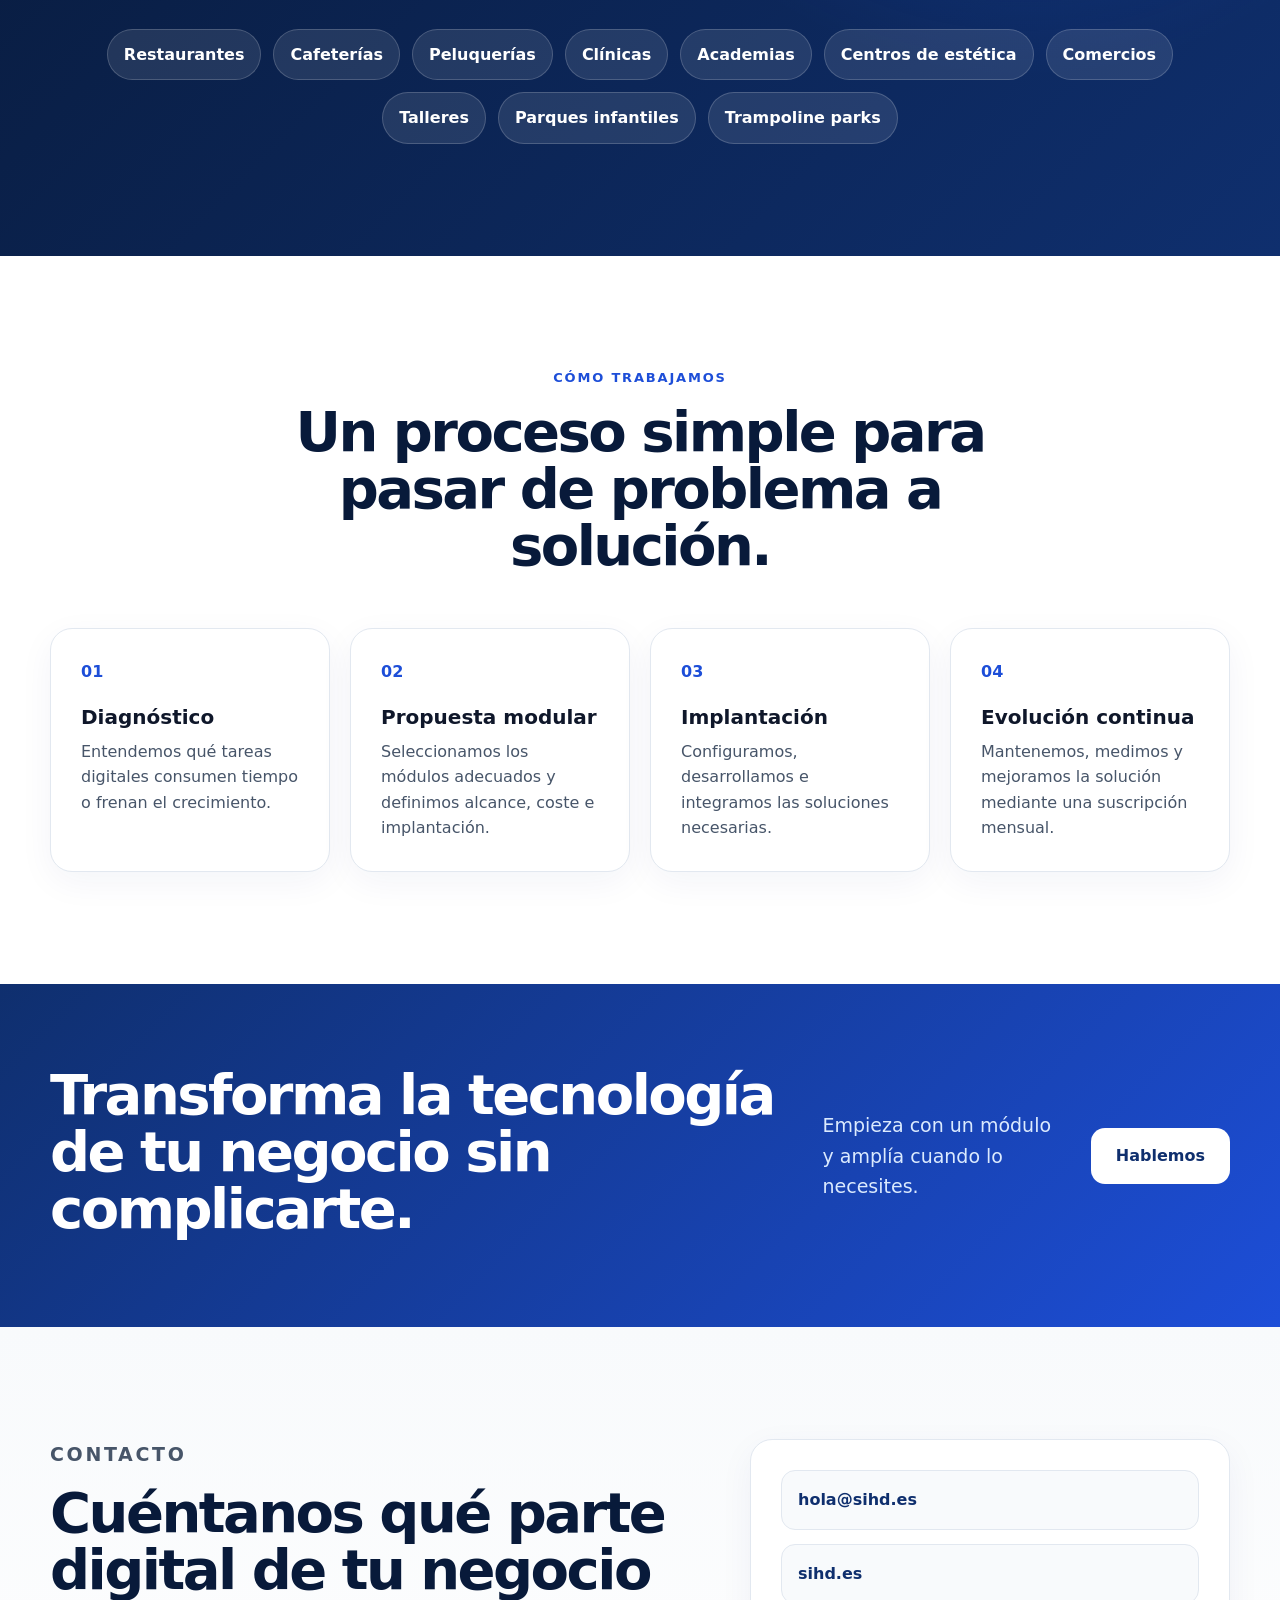
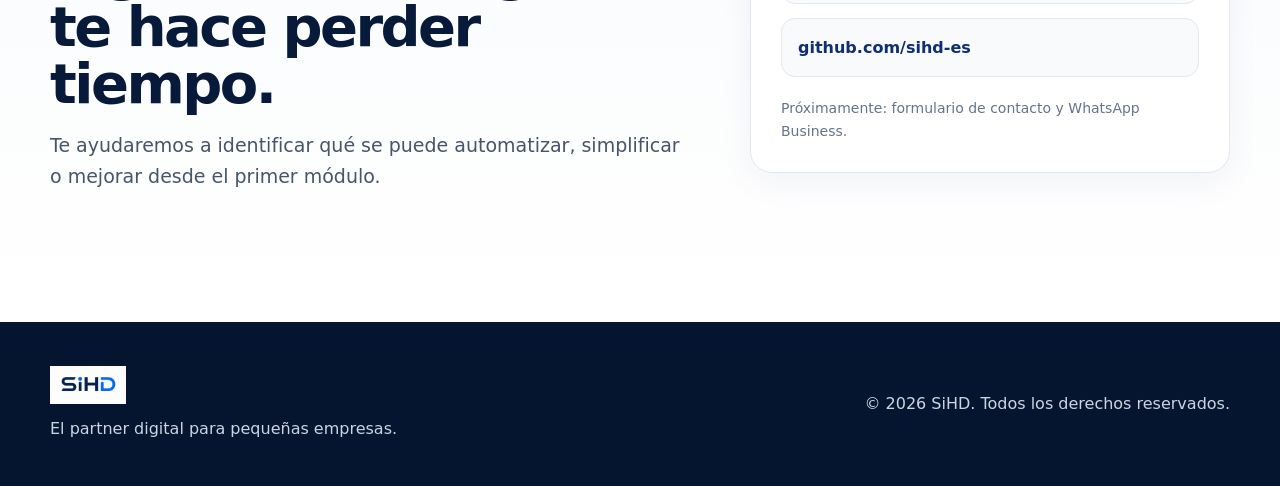
==== commit bf08b4e7: "web sihd v2" ====
--- a/index.html
+++ b/index.html
@@ -1,576 +1,238 @@
-<!DOCTYPE html>
+<!doctype html>
 <html lang="es">
 <head>
   <meta charset="utf-8">
-  <meta http-equiv="X-UA-Compatible" content="IE=edge">
   <meta name="viewport" content="width=device-width, initial-scale=1">
-  <meta name="description" content="SiHD - El partner digital para pequeñas empresas. Transformamos la tecnología de tu negocio para que puedas centrarte en tus clientes.">
+  <title>SiHD — El partner digital para pequeñas empresas</title>
+  <meta name="description" content="SiHD es el partner digital para pequeñas empresas. IA, web, Google Business, marketing digital, automatización y tecnología desde un único partner.">
   <meta name="author" content="SiHD">
-  <title>SiHD &mdash; El partner digital para pequeñas empresas</title>
-  <link rel="stylesheet" href="bundled/font-awesome/css/font-awesome.min.css">
-  <style>
-    @font-face { font-family:'Open Sans'; font-style:normal; font-weight:100 900; font-stretch:100%; src:url('bundled/fonts/opensans-latin.woff2') format('woff2'); }
-    @font-face { font-family:'Open Sans'; font-style:italic; font-weight:100 900; font-stretch:100%; src:url('bundled/fonts/opensans-latin-italic.woff2') format('woff2'); }
-    @font-face { font-family:'Merriweather'; font-style:normal; font-weight:100 900; font-stretch:100%; src:url('bundled/fonts/merriweather-latin.woff2') format('woff2'); }
-    @font-face { font-family:'Merriweather'; font-style:italic; font-weight:100 900; font-stretch:100%; src:url('bundled/fonts/merriweather-latin-italic.woff2') format('woff2'); }
-
-    *, *::before, *::after { box-sizing:border-box; }
-    body { margin:0; }
-
-    .container { padding-right:15px; padding-left:15px; margin-right:auto; margin-left:auto; }
-    .row { margin-right:-15px; margin-left:-15px; }
-    .row::after { content:''; display:table; clear:both; }
-    [class^="col-"], [class*=" col-"] { float:left; position:relative; min-height:1px; padding-right:15px; padding-left:15px; }
-    .col-xs-6 { width:50%; } .col-xs-12 { width:100%; }
-    @media (min-width:768px) { .container { width:750px; } .col-sm-4 { width:33.33333333%; } .col-sm-6 { width:50%; } .col-sm-12 { width:100%; } }
-    @media (min-width:992px) { .container { width:970px; } .col-md-3 { width:25%; } .col-md-4 { width:33.33333333%; } .col-md-6 { width:50%; } .col-md-12 { width:100%; } }
-    @media (min-width:1200px) { .container { width:1170px; } .col-lg-2 { width:16.66666667%; } .col-lg-3 { width:25%; } .col-lg-4 { width:33.33333333%; } .col-lg-8 { width:66.66666667%; } .col-lg-12 { width:100%; } .col-lg-offset-2 { margin-left:16.66666667%; } }
-
-    .navbar { position:relative; min-height:50px; margin-bottom:20px; border:1px solid transparent; }
-    .navbar-fixed-top { position:fixed; top:0; right:0; left:0; z-index:1030; }
-    .navbar-header { float:left; }
-    .navbar-brand { float:left; height:50px; padding:15px 15px; font-size:18px; line-height:20px; }
-    .navbar-toggle { position:relative; float:right; padding:9px 10px; margin-top:8px; margin-right:15px; margin-bottom:8px; background:transparent; background-image:none; border:1px solid transparent; border-radius:4px; }
-    .navbar-toggle .icon-bar + .icon-bar { margin-top:4px; }
-    .navbar-collapse { padding-right:15px; padding-left:15px; overflow-x:visible; border-top:1px solid transparent; box-shadow:inset 0 1px 0 rgba(255,255,255,.1); }
-    .collapse { display:none; }
-    .collapse.in { display:block; }
-    .nav { padding-left:0; margin-bottom:0; list-style:none; }
-    .nav > li { position:relative; display:block; }
-    .nav > li > a { position:relative; display:block; padding:10px 15px; }
-    .navbar-nav { margin:0 -15px; }
-    .navbar-nav > li > a { padding-top:10px; padding-bottom:10px; line-height:20px; }
-    .navbar-right { float:right !important; }
-    .sr-only { position:absolute; width:1px; height:1px; padding:0; margin:-1px; overflow:hidden; clip:rect(0,0,0,0); border:0; }
-    .icon-bar { display:block; width:22px; height:2px; border-radius:1px; background:#888; }
-    @media (min-width:768px) { .navbar-collapse.collapse { display:block !important; } .navbar-toggle { display:none; } .navbar-nav { float:left; margin:0; } .navbar-nav > li { float:left; } .navbar-nav > li > a { padding-top:15px; padding-bottom:15px; } .navbar-right { float:right !important; } .navbar-header { width:auto; } }
-
-    .btn { display:inline-block; padding:6px 12px; margin-bottom:0; font-size:14px; font-weight:400; line-height:1.42857143; text-align:center; white-space:nowrap; vertical-align:middle; cursor:pointer; -webkit-user-select:none; -moz-user-select:none; -ms-user-select:none; user-select:none; background-image:none; border:1px solid transparent; border-radius:4px; }
-    .btn-default { color:#333; background:#fff; border-color:#ccc; }
-    .btn-primary { color:#fff; background:#337ab7; border-color:#2e6da4; }
-
-    .text-center { text-align:center; }
-    .text-muted { color:#777; }
-
-    html, body { height: 100%; width: 100%; }
-    body { font-family: 'Merriweather', 'Helvetica Neue', Arial, sans-serif; }
-    hr { border-color: #F05F40; border-width: 3px; max-width: 50px; }
-    hr.light { border-color: white; }
-    a { -webkit-transition: all 0.35s; -moz-transition: all 0.35s; transition: all 0.35s; color: #F05F40; }
-    a:hover, a:focus { color: #eb3812; text-decoration: none; }
-    h1, h2, h3, h4, h5, h6 { font-family: 'Open Sans', 'Helvetica Neue', Arial, sans-serif; }
-    p { font-size: 16px; line-height: 1.5; margin-bottom: 20px; }
-    .bg-primary { background-color: #F05F40; }
-    .bg-dark { background-color: #222; color: white; }
-    .text-faded { color: rgba(255,255,255,.7); }
-    section { padding: 100px 0; }
-    aside { padding: 50px 0; }
-    .no-padding { padding: 0; }
-    .navbar-default {
-      background-color: white;
-      border-color: rgba(34,34,34,.5);
-      font-family: 'Open Sans', 'Helvetica Neue', Arial, sans-serif;
-      -webkit-transition: all 0.35s;
-      -moz-transition: all 0.35s;
-      transition: all 0.35s;
-    }
-    .navbar-default .navbar-header .navbar-brand {
-      color: #F05F40;
-      font-family: 'Open Sans', 'Helvetica Neue', Arial, sans-serif;
-      font-weight: 800;
-      text-transform: uppercase;
-      font-size: 22px;
-      letter-spacing: 2px;
-    }
-    .navbar-default .navbar-header .navbar-brand:hover,
-    .navbar-default .navbar-header .navbar-brand:focus { color: #eb3812; }
-    .navbar-default .nav > li > a,
-    .navbar-default .nav > li > a:focus {
-      text-transform: uppercase;
-      font-weight: 700;
-      font-size: 12px;
-      color: #222;
-    }
-    .navbar-default .nav > li > a:hover { color: #F05F40; }
-    .navbar-default .nav > li.active > a,
-    .navbar-default .nav > li.active > a:focus {
-      color: #F05F40 !important;
-      background-color: transparent;
-    }
-    .navbar-default .nav > li.active > a:hover { background-color: transparent; }
-    @media (min-width: 768px) {
-      .navbar-default {
-        background-color: transparent;
-        border-color: rgba(255,255,255,.3);
-      }
-      .navbar-default .navbar-header .navbar-brand {
-        color: rgba(255,255,255,.8);
-      }
-      .navbar-default .navbar-header .navbar-brand:hover,
-      .navbar-default .navbar-header .navbar-brand:focus { color: white; }
-      .navbar-default .nav > li > a,
-      .navbar-default .nav > li > a:focus {
-        color: rgba(255,255,255,.8);
-      }
-      .navbar-default .nav > li > a:hover { color: white; }
-      .navbar-default.navbar-shrink {
-        background-color: white;
-        border-color: rgba(34,34,34,.5);
-      }
-      .navbar-default.navbar-shrink .navbar-header .navbar-brand {
-        color: #F05F40;
-        font-size: 18px;
-      }
-      .navbar-default.navbar-shrink .navbar-header .navbar-brand:hover,
-      .navbar-default.navbar-shrink .navbar-header .navbar-brand:focus { color: #eb3812; }
-      .navbar-default.navbar-shrink .nav > li > a,
-      .navbar-default.navbar-shrink .nav > li > a:focus { color: #222; }
-      .navbar-default.navbar-shrink .nav > li > a:hover { color: #F05F40; }
-    }
-    header {
-      position: relative;
-      width: 100%;
-      min-height: auto;
-      -webkit-background-size: cover;
-      -moz-background-size: cover;
-      background-size: cover;
-      -o-background-size: cover;
-      background-position: center;
-      background-image: url('assets/header.png');
-      text-align: center;
-      color: white;
-    }
-    header::before {
-      content: '';
-      position: absolute;
-      top: 0; left: 0; right: 0; bottom: 0;
-      background: rgba(0,0,0,.45);
-    }
-    header .header-content {
-      position: relative;
-      text-align: center;
-      padding: 100px 15px 100px;
-      width: 100%;
-      z-index: 1;
-    }
-    header .header-content .header-content-inner h1 {
-      font-weight: 900;
-      text-transform: uppercase;
-      margin-top: 0;
-      margin-bottom: 0;
-      font-size: 32px;
-      letter-spacing: 2px;
-    }
-    header .header-content .header-content-inner .sub {
-      font-size: 20px;
-      font-weight: 300;
-      color: rgba(255,255,255,.85);
-      margin-top: 15px;
-      margin-bottom: 30px;
-      font-family: 'Merriweather', serif;
-      font-style: italic;
-    }
-    header .header-content .header-content-inner hr { margin: 30px auto; }
-    header .header-content .header-content-inner p {
-      font-weight: 300;
-      color: rgba(255,255,255,.75);
-      font-size: 16px;
-      margin-bottom: 50px;
-    }
-    @media (min-width: 768px) {
-      header { min-height: 100%; }
-      header .header-content {
-        position: absolute;
-        top: 50%;
-        -webkit-transform: translateY(-50%);
-        -ms-transform: translateY(-50%);
-        transform: translateY(-50%);
-        padding: 0 50px;
-      }
-      header .header-content .header-content-inner {
-        max-width: 800px;
-        margin-left: auto;
-        margin-right: auto;
-      }
-      header .header-content .header-content-inner h1 { font-size: 52px; }
-      header .header-content .header-content-inner .sub { font-size: 24px; }
-      header .header-content .header-content-inner p {
-        font-size: 17px;
-        max-width: 80%;
-        margin-left: auto;
-        margin-right: auto;
-      }
-    }
-    .section-heading { margin-top: 0; }
-    .modulo-box { padding: 30px 15px; }
-    .modulo-box h3 { font-size: 18px; font-weight: 700; text-transform: uppercase; letter-spacing: 1px; margin-top: 15px; margin-bottom: 10px; }
-    .modulo-box p { margin-bottom: 0; font-size: 14px; }
-    .modulo-box .fa { width: 1.28571429em; text-align: center; margin-bottom: 10px; }
-    .portfolio-box {
-      position: relative;
-      display: block;
-      max-width: 400px;
-      margin: 0 auto;
-    }
-    .portfolio-box .portfolio-box-caption {
-      color: white;
-      opacity: 0;
-      display: block;
-      background: rgba(240,95,64,.9);
-      position: absolute;
-      bottom: 0;
-      text-align: center;
-      width: 100%;
-      height: 100%;
-      -webkit-transition: all 0.35s;
-      -moz-transition: all 0.35s;
-      transition: all 0.35s;
-    }
-    .portfolio-box .portfolio-box-caption .portfolio-box-caption-content {
-      width: 100%;
-      text-align: center;
-      position: absolute;
-      top: 50%;
-      transform: translateY(-50%);
-    }
-    .portfolio-box .portfolio-box-caption .portfolio-box-caption-content .project-category,
-    .portfolio-box .portfolio-box-caption .portfolio-box-caption-content .project-name {
-      font-family: 'Open Sans', 'Helvetica Neue', Arial, sans-serif;
-      padding: 0 15px;
-    }
-    .portfolio-box .portfolio-box-caption .portfolio-box-caption-content .project-category {
-      text-transform: uppercase;
-      font-weight: 600;
-      font-size: 13px;
-    }
-    .portfolio-box .portfolio-box-caption .portfolio-box-caption-content .project-name { font-size: 16px; }
-    .portfolio-box:hover .portfolio-box-caption { opacity: 1; }
-    @media (min-width: 768px) {
-      .portfolio-box .portfolio-box-caption .portfolio-box-caption-content .project-category { font-size: 15px; }
-      .portfolio-box .portfolio-box-caption .portfolio-box-caption-content .project-name { font-size: 20px; }
-    }
-    .call-to-action h2 { margin: 0 auto 20px; font-size: 28px; }
-    .text-primary { color: #F05F40; }
-    .no-gutter > [class*='col-'] { padding-right: 0; padding-left: 0; }
-    .btn-default {
-      color: #222; background-color: white; border-color: white;
-      -webkit-transition: all 0.35s; -moz-transition: all 0.35s; transition: all 0.35s;
-    }
-    .btn-default:hover, .btn-default:focus, .btn-default.focus,
-    .btn-default:active, .btn-default.active {
-      color: #222; background-color: #f2f2f2; border-color: #e6e6e6;
-    }
-    .btn-primary {
-      color: white; background-color: #F05F40; border-color: #F05F40;
-      -webkit-transition: all 0.35s; -moz-transition: all 0.35s; transition: all 0.35s;
-    }
-    .btn-primary:hover, .btn-primary:focus, .btn-primary.focus,
-    .btn-primary:active, .btn-primary.active {
-      color: white; background-color: #ee4b28; border-color: #ed431f;
-    }
-    .btn-outline {
-      color: white;
-      background: transparent;
-      border: 2px solid white;
-      -webkit-transition: all 0.35s;
-      -moz-transition: all 0.35s;
-      transition: all 0.35s;
-    }
-    .btn-outline:hover, .btn-outline:focus {
-      color: #222;
-      background: white;
-      border-color: white;
-    }
-    .btn {
-      font-family: 'Open Sans', 'Helvetica Neue', Arial, sans-serif;
-      border: none; border-radius: 300px; font-weight: 700; text-transform: uppercase;
-    }
-    .btn-xl { padding: 15px 30px; }
-    #contact .fa { color: #222; font-size: 3em; }
-    #contact a:hover { text-decoration: none; }
-    ::-moz-selection { color: white; text-shadow: none; background: #F05F40; }
-    ::selection { color: white; text-shadow: none; background: #F05F40; }
-    body { -webkit-tap-highlight-color: #222; }
-    .sector-icon { font-size: 3em; color: #F05F40; margin-bottom: 10px; }
-    .sector-box { padding: 30px 15px; }
-    .sector-box h4 { font-weight: 700; text-transform: uppercase; font-size: 13px; letter-spacing: 1px; }
-
-    @keyframes bounceIn {
-      from, 20%, 40%, 60%, 80%, to { animation-timing-function: cubic-bezier(0.215, 0.610, 0.355, 1.000); }
-      0% { opacity: 0; transform: scale3d(.3, .3, .3); }
-      20% { transform: scale3d(1.1, 1.1, 1.1); }
-      40% { transform: scale3d(.9, .9, .9); }
-      60% { opacity: 1; transform: scale3d(1.03, 1.03, 1.03); }
-      80% { transform: scale3d(.97, .97, .97); }
-      to { opacity: 1; transform: scale3d(1, 1, 1); }
-    }
-    .wow { visibility: hidden; }
-    .wow.animated { visibility: visible; }
-    .bounceIn { animation-duration: 1s; animation-fill-mode: both; animation-name: bounceIn; }
-  </style>
+  <meta name="theme-color" content="#0f2f6e">
+
+  <meta property="og:title" content="SiHD — El partner digital para pequeñas empresas">
+  <meta property="og:description" content="Nos convertimos en el departamento digital de tu empresa. Tecnología, IA, automatización y marketing desde un único partner.">
+  <meta property="og:type" content="website">
+  <meta property="og:url" content="https://sihd.es/">
+  <meta property="og:image" content="https://sihd.es/assets/logo.png">
+
+  <link rel="icon" href="assets/logo.png">
+  <link rel="stylesheet" href="css/style.css">
 </head>
-<body id="page-top">
-  <nav id="mainNav" class="navbar navbar-default navbar-fixed-top">
-    <div class="container">
-      <div class="navbar-header">
-        <button type="button" class="navbar-toggle collapsed" data-toggle="collapse" data-target="#navbar-collapse" aria-expanded="false" id="nav-toggle">
-          <span class="sr-only">Men&uacute;</span>
-          <span class="icon-bar"></span>
-          <span class="icon-bar"></span>
-          <span class="icon-bar"></span>
-        </button>
-        <a class="navbar-brand" href="#page-top">SiHD</a>
-      </div>
-      <div class="collapse navbar-collapse" id="navbar-collapse">
-        <ul class="nav navbar-nav navbar-right">
-          <li><a href="#que-es">Qu&eacute; somos</a></li>
-          <li><a href="#modulos">M&oacute;dulos</a></li>
-          <li><a href="#sectores">Sectores</a></li>
-          <li><a href="#contacto">Contacto</a></li>
-        </ul>
-      </div>
+<body>
+  <header class="site-header" id="inicio">
+    <nav class="nav container" aria-label="Navegación principal">
+      <a class="brand" href="#inicio" aria-label="SiHD inicio">
+        <img src="assets/logo.png" alt="SiHD" class="brand-logo">
+      </a>
+      <button class="nav-toggle" type="button" aria-label="Abrir menú" aria-expanded="false">
+        <span></span><span></span><span></span>
+      </button>
+      <div class="nav-menu">
+        <a href="#que-es">Qué somos</a>
+        <a href="#modulos">Módulos</a>
+        <a href="#sectores">Sectores</a>
+        <a href="#metodo">Cómo trabajamos</a>
+        <a href="#contacto" class="nav-cta">Contacto</a>
+      </div>
+    </nav>
+  </header>
+
+  <main>
+    <section class="hero section-pad">
+      <div class="container hero-grid">
+        <div class="hero-copy reveal">
+          <p class="eyebrow">SiHD · Partner digital</p>
+          <h1>El departamento digital de tu empresa.</h1>
+          <p class="hero-subtitle">Nos encargamos de la tecnología, la automatización, la inteligencia artificial y el marketing digital para que tú puedas centrarte en tus clientes.</p>
+          <div class="hero-actions">
+            <a class="btn btn-primary" href="#contacto">Solicitar consultoría</a>
+            <a class="btn btn-secondary" href="#modulos">Ver módulos</a>
+          </div>
+          <div class="trust-row" aria-label="Características principales">
+            <span>Un único partner</span>
+            <span>Modelo modular</span>
+            <span>IA práctica</span>
+          </div>
+        </div>
+        <div class="hero-panel reveal" aria-hidden="true">
+          <div class="panel-top">
+            <span></span><span></span><span></span>
+          </div>
+          <div class="panel-content">
+            <div class="metric-card large">
+              <small>Modelo SiHD</small>
+              <strong>Todo lo digital, conectado</strong>
+              <p>Web · IA · Google · Marketing · Automatización</p>
+            </div>
+            <div class="mini-grid">
+              <div class="metric-card"><small>Proveedor</small><strong>1</strong></div>
+              <div class="metric-card"><small>Módulos</small><strong>6+</strong></div>
+              <div class="metric-card"><small>Soporte</small><strong>Continuo</strong></div>
+              <div class="metric-card"><small>Escala</small><strong>PYME</strong></div>
+            </div>
+          </div>
+        </div>
+      </div>
+    </section>
+
+    <section class="section-pad soft" id="que-es">
+      <div class="container two-col">
+        <div class="section-heading reveal">
+          <p class="eyebrow">Qué somos</p>
+          <h2>Un único partner para toda la gestión digital.</h2>
+        </div>
+        <div class="text-block reveal">
+          <p>No somos solo una agencia de marketing, una empresa de desarrollo web o una consultora tecnológica. Integramos esas capacidades en un único servicio para que una pequeña empresa pueda acceder a tecnología profesional sin crear un equipo interno.</p>
+          <p>El cliente empieza con los módulos que necesita y puede ampliar su ecosistema digital conforme crece su negocio.</p>
+        </div>
+      </div>
+      <div class="container value-grid">
+        <article class="value-card reveal">
+          <span class="icon">▦</span>
+          <h3>Modular</h3>
+          <p>Contrata solo lo que necesitas y amplía cuando tenga sentido.</p>
+        </article>
+        <article class="value-card reveal">
+          <span class="icon">↗</span>
+          <h3>Escalable</h3>
+          <p>La solución evoluciona con tu negocio, no se queda obsoleta.</p>
+        </article>
+        <article class="value-card reveal">
+          <span class="icon">◎</span>
+          <h3>Sencillo</h3>
+          <p>Nosotros gestionamos la complejidad técnica por ti.</p>
+        </article>
+        <article class="value-card reveal">
+          <span class="icon">✦</span>
+          <h3>Innovador</h3>
+          <p>Aplicamos IA y automatización solo cuando aportan valor real.</p>
+        </article>
+      </div>
+    </section>
+
+    <section class="section-pad" id="modulos">
+      <div class="container section-center reveal">
+        <p class="eyebrow">Soluciones modulares</p>
+        <h2>Empieza por un módulo. Construye un ecosistema digital completo.</h2>
+        <p>Cada módulo resuelve un problema concreto y puede conectarse con el resto.</p>
+      </div>
+      <div class="container module-grid">
+        <article class="module-card reveal">
+          <div class="module-icon">AI</div>
+          <h3>Inteligencia Artificial</h3>
+          <p>Agente IA para WhatsApp, atención 24/7, FAQ inteligentes y captación de leads.</p>
+        </article>
+        <article class="module-card reveal">
+          <div class="module-icon">WEB</div>
+          <h3>Presencia Digital</h3>
+          <p>Página web, landing pages, formularios, cartas digitales, hosting y mantenimiento.</p>
+        </article>
+        <article class="module-card reveal">
+          <div class="module-icon">SEO</div>
+          <h3>Google Business</h3>
+          <p>Perfil de empresa, SEO local, reseñas, publicaciones y posicionamiento en Google Maps.</p>
+        </article>
+        <article class="module-card reveal">
+          <div class="module-icon">MKT</div>
+          <h3>Marketing Digital</h3>
+          <p>Redes sociales, campañas, contenido, email marketing y estrategia de captación.</p>
+        </article>
+        <article class="module-card reveal">
+          <div class="module-icon">360</div>
+          <h3>Contenido Visual</h3>
+          <p>Fotografía, vídeo, reels, tours virtuales 360° y contenido para Google Maps.</p>
+        </article>
+        <article class="module-card reveal">
+          <div class="module-icon">API</div>
+          <h3>Automatización</h3>
+          <p>Integraciones, workflows, APIs, formularios inteligentes y procesos automatizados.</p>
+        </article>
+      </div>
+    </section>
+
+    <section class="section-pad dark" id="sectores">
+      <div class="container section-center reveal">
+        <p class="eyebrow light">Sectores</p>
+        <h2>Para pequeñas empresas orientadas al cliente final.</h2>
+        <p>Restaurantes, cafeterías, peluquerías, clínicas, academias, comercios, parques infantiles, trampoline parks y otros negocios que necesitan vender, atender y gestionar mejor.</p>
+      </div>
+      <div class="container sectors-grid reveal">
+        <span>Restaurantes</span>
+        <span>Cafeterías</span>
+        <span>Peluquerías</span>
+        <span>Clínicas</span>
+        <span>Academias</span>
+        <span>Centros de estética</span>
+        <span>Comercios</span>
+        <span>Talleres</span>
+        <span>Parques infantiles</span>
+        <span>Trampoline parks</span>
+      </div>
+    </section>
+
+    <section class="section-pad" id="metodo">
+      <div class="container section-center reveal">
+        <p class="eyebrow">Cómo trabajamos</p>
+        <h2>Un proceso simple para pasar de problema a solución.</h2>
+      </div>
+      <div class="container steps">
+        <article class="step reveal">
+          <span>01</span>
+          <h3>Diagnóstico</h3>
+          <p>Entendemos qué tareas digitales consumen tiempo o frenan el crecimiento.</p>
+        </article>
+        <article class="step reveal">
+          <span>02</span>
+          <h3>Propuesta modular</h3>
+          <p>Seleccionamos los módulos adecuados y definimos alcance, coste e implantación.</p>
+        </article>
+        <article class="step reveal">
+          <span>03</span>
+          <h3>Implantación</h3>
+          <p>Configuramos, desarrollamos e integramos las soluciones necesarias.</p>
+        </article>
+        <article class="step reveal">
+          <span>04</span>
+          <h3>Evolución continua</h3>
+          <p>Mantenemos, medimos y mejoramos la solución mediante una suscripción mensual.</p>
+        </article>
+      </div>
+    </section>
+
+    <section class="cta-band">
+      <div class="container cta-content reveal">
+        <h2>Transforma la tecnología de tu negocio sin complicarte.</h2>
+        <p>Empieza con un módulo y amplía cuando lo necesites.</p>
+        <a class="btn btn-light" href="#contacto">Hablemos</a>
+      </div>
+    </section>
+
+    <section class="section-pad soft" id="contacto">
+      <div class="container contact-grid">
+        <div class="reveal">
+          <p class="eyebrow">Contacto</p>
+          <h2>Cuéntanos qué parte digital de tu negocio te hace perder tiempo.</h2>
+          <p>Te ayudaremos a identificar qué se puede automatizar, simplificar o mejorar desde el primer módulo.</p>
+        </div>
+        <div class="contact-card reveal">
+          <a href="mailto:hola@sihd.es">hola@sihd.es</a>
+          <a href="https://sihd.es">sihd.es</a>
+          <a href="https://github.com/sihd-es">github.com/sihd-es</a>
+          <p class="muted">Próximamente: formulario de contacto y WhatsApp Business.</p>
+        </div>
+      </div>
+    </section>
+  </main>
+
+  <footer class="footer">
+    <div class="container footer-inner">
+      <div>
+        <img src="assets/logo.png" alt="SiHD" class="footer-logo">
+        <p>El partner digital para pequeñas empresas.</p>
+      </div>
+      <p>© <span id="year"></span> SiHD. Todos los derechos reservados.</p>
     </div>
-  </nav>
-
-  <header>
-    <div class="header-content">
-      <div class="header-content-inner">
-        <h1>Tu partner digital</h1>
-        <p class="sub">Nos convertimos en el departamento digital de tu empresa</p>
-        <hr>
-        <p>Olv&iacute;date de gestionar m&uacute;ltiples proveedores y herramientas.&nbsp; Nosotros nos encargamos de toda tu tecnolog&iacute;a para que t&uacute; puedas centrarte en tus clientes.</p>
-        <a href="#que-es" class="btn btn-primary btn-xl">Con&oacute;cenos</a>
-      </div>
-    </div>
-  </header>
-
-  <section class="bg-primary" id="que-es">
-    <div class="container">
-      <div class="row">
-        <div class="col-lg-8 col-lg-offset-2 text-center">
-          <h2 class="section-heading">El departamento digital de tu empresa</h2>
-          <hr class="light">
-          <p class="text-faded" style="font-size:18px;">No somos una agencia de marketing, ni una empresa de desarrollo web, ni una consultora tecnol&oacute;gica.&nbsp; Integramos todo eso en un &uacute;nico partner para que tu negocio tenga el mismo nivel tecnol&oacute;gico que una gran empresa, sin necesidad de un equipo interno.</p>
-        </div>
-      </div>
-      <div class="row" style="margin-top:50px;">
-        <div class="col-md-3 col-sm-6 text-center">
-          <div class="wow" data-wow-delay="0s">
-            <i class="fa fa-4x fa-cubes text-faded"></i>
-            <h3 style="color:white;font-weight:700;font-size:16px;text-transform:uppercase;margin-top:15px;">Modular</h3>
-            <p class="text-faded">Cada negocio contrata solo lo que necesita</p>
-          </div>
-        </div>
-        <div class="col-md-3 col-sm-6 text-center">
-          <div class="wow" data-wow-delay=".1s">
-            <i class="fa fa-4x fa-rocket text-faded"></i>
-            <h3 style="color:white;font-weight:700;font-size:16px;text-transform:uppercase;margin-top:15px;">Escalable</h3>
-            <p class="text-faded">La soluci&oacute;n crece contigo</p>
-          </div>
-        </div>
-        <div class="col-md-3 col-sm-6 text-center">
-          <div class="wow" data-wow-delay=".2s">
-            <i class="fa fa-4x fa-magic text-faded"></i>
-            <h3 style="color:white;font-weight:700;font-size:16px;text-transform:uppercase;margin-top:15px;">Sencillo</h3>
-            <p class="text-faded">Sin complejidad t&eacute;cnica para ti</p>
-          </div>
-        </div>
-        <div class="col-md-3 col-sm-6 text-center">
-          <div class="wow" data-wow-delay=".3s">
-            <i class="fa fa-4x fa-lightbulb-o text-faded"></i>
-            <h3 style="color:white;font-weight:700;font-size:16px;text-transform:uppercase;margin-top:15px;">Innovador</h3>
-            <p class="text-faded">IA y automatizaci&oacute;n &uacute;til y pr&aacute;ctica</p>
-          </div>
-        </div>
-      </div>
-    </div>
-  </section>
-
-  <section id="modulos">
-    <div class="container">
-      <div class="row">
-        <div class="col-lg-12 text-center">
-          <h2 class="section-heading">Soluciones modulares</h2>
-          <hr class="primary">
-        </div>
-      </div>
-      <div class="row" style="margin-top:40px;">
-        <div class="col-md-4 col-sm-6 text-center modulo-box wow" data-wow-delay="0s">
-          <i class="fa fa-4x fa-code text-primary"></i>
-          <h3>Inteligencia Artificial</h3>
-          <p class="text-muted">Agente IA para WhatsApp, atenci&oacute;n al cliente 24/7, FAQ inteligentes y captaci&oacute;n de leads automatizada.</p>
-        </div>
-        <div class="col-md-4 col-sm-6 text-center modulo-box wow" data-wow-delay=".1s">
-          <i class="fa fa-4x fa-globe text-primary"></i>
-          <h3>Presencia Digital</h3>
-          <p class="text-muted">P&aacute;gina web, landing pages, cartas digitales y formularios adaptados a tu negocio.</p>
-        </div>
-        <div class="col-md-4 col-sm-6 text-center modulo-box wow" data-wow-delay=".2s">
-          <i class="fa fa-4x fa-google text-primary"></i>
-          <h3>Google Business</h3>
-          <p class="text-muted">Optimizaci&oacute;n de perfil, SEO local, gesti&oacute;n de rese&ntilde;as y posicionamiento en Google Maps.</p>
-        </div>
-        <div class="col-md-4 col-sm-6 text-center modulo-box wow" data-wow-delay=".3s">
-          <i class="fa fa-4x fa-bullhorn text-primary"></i>
-          <h3>Marketing Digital</h3>
-          <p class="text-muted">Redes sociales, campa&ntilde;as de publicidad, email marketing y estrategia de captaci&oacute;n.</p>
-        </div>
-        <div class="col-md-4 col-sm-6 text-center modulo-box wow" data-wow-delay=".4s">
-          <i class="fa fa-4x fa-camera text-primary"></i>
-          <h3>Contenido Visual</h3>
-          <p class="text-muted">Fotograf&iacute;a profesional, v&iacute;deo, tours virtuales 360&deg; y contenido para Google Maps.</p>
-        </div>
-        <div class="col-md-4 col-sm-6 text-center modulo-box wow" data-wow-delay=".5s">
-          <i class="fa fa-4x fa-cogs text-primary"></i>
-          <h3>Automatizaci&oacute;n</h3>
-          <p class="text-muted">Integraci&oacute;n entre plataformas, flujos de trabajo, APIs y automatizaci&oacute;n de procesos.</p>
-        </div>
-      </div>
-    </div>
-  </section>
-
-  <section class="bg-dark" id="sectores">
-    <div class="container">
-      <div class="row">
-        <div class="col-lg-12 text-center">
-          <h2 class="section-heading">Sectores</h2>
-          <hr class="light">
-          <p class="text-faded">Ayudamos a peque&ntilde;os negocios orientados al cliente final</p>
-        </div>
-      </div>
-      <div class="row" style="margin-top:40px;">
-        <div class="col-md-3 col-sm-4 col-xs-6 text-center sector-box wow" data-wow-delay="0s">
-          <i class="fa fa-cutlery sector-icon"></i>
-          <h4>Restaurantes</h4>
-        </div>
-        <div class="col-md-3 col-sm-4 col-xs-6 text-center sector-box wow" data-wow-delay=".1s">
-          <i class="fa fa-coffee sector-icon"></i>
-          <h4>Cafeter&iacute;as</h4>
-        </div>
-        <div class="col-md-3 col-sm-4 col-xs-6 text-center sector-box wow" data-wow-delay=".2s">
-          <i class="fa fa-scissors sector-icon"></i>
-          <h4>Peluquer&iacute;as</h4>
-        </div>
-        <div class="col-md-3 col-sm-4 col-xs-6 text-center sector-box wow" data-wow-delay=".3s">
-          <i class="fa fa-heartbeat sector-icon"></i>
-          <h4>Cl&iacute;nicas</h4>
-        </div>
-        <div class="col-md-3 col-sm-4 col-xs-6 text-center sector-box wow" data-wow-delay=".4s">
-          <i class="fa fa-graduation-cap sector-icon"></i>
-          <h4>Academias</h4>
-        </div>
-        <div class="col-md-3 col-sm-4 col-xs-6 text-center sector-box wow" data-wow-delay=".5s">
-          <i class="fa fa-diamond sector-icon"></i>
-          <h4>Centros est&eacute;tica</h4>
-        </div>
-        <div class="col-md-3 col-sm-4 col-xs-6 text-center sector-box wow" data-wow-delay=".6s">
-          <i class="fa fa-shopping-cart sector-icon"></i>
-          <h4>Comercios</h4>
-        </div>
-        <div class="col-md-3 col-sm-4 col-xs-6 text-center sector-box wow" data-wow-delay=".7s">
-          <i class="fa fa-wrench sector-icon"></i>
-          <h4>Talleres</h4>
-        </div>
-      </div>
-    </div>
-  </section>
-
-  <aside class="bg-primary">
-    <div class="container text-center">
-      <div class="call-to-action">
-        <h2 style="color:white;">Transforma la tecnolog&iacute;a de tu negocio</h2>
-        <p class="text-faded" style="font-size:18px;margin-bottom:30px;">Empieza con un m&oacute;dulo y ampl&iacute;alo cuando quieras.&nbsp; Sin compromiso.</p>
-        <a href="#contacto" class="btn btn-default btn-xl">Habla con nosotros</a>
-      </div>
-    </div>
-  </aside>
-
-  <section id="contacto">
-    <div class="container">
-      <div class="row">
-        <div class="col-lg-8 col-lg-offset-2 text-center">
-          <h2 class="section-heading">Hablemos</h2>
-          <hr class="primary">
-          <p>&iquest;Te gustar&iacute;a tener un &uacute;nico partner que se encargue de toda tu tecnolog&iacute;a?&nbsp; Cu&eacute;ntanos qu&eacute; necesitas y te contamos c&oacute;mo podemos ayudarte.</p>
-        </div>
-        <div class="col-lg-3 col-lg-offset-2 text-center">
-          <a href="https://github.com/sihd-es">
-            <i class="fa fa-github fa-3x wow bounceIn" data-wow-delay=".1s"></i>
-            <p style="margin-top:10px;">sihd-es</p>
-          </a>
-        </div>
-        <div class="col-lg-2 text-center">
-          <a href="mailto:hola@sihd.es">
-            <i class="fa fa-envelope-o fa-3x wow bounceIn" data-wow-delay=".1s"></i>
-            <p style="margin-top:10px;">hola@sihd.es</p>
-          </a>
-        </div>
-        <div class="col-lg-2 text-center">
-          <a href="https://sihd.es">
-            <i class="fa fa-globe fa-3x wow bounceIn" data-wow-delay=".1s"></i>
-            <p style="margin-top:10px;">sihd.es</p>
-          </a>
-        </div>
-      </div>
-    </div>
-  </section>
-
-  <script>
-    (function() {
-      var nav = document.getElementById('mainNav');
-      var toggle = document.getElementById('nav-toggle');
-      var collapse = document.getElementById('navbar-collapse');
-      var sections = document.querySelectorAll('section, header');
-      var navLinks = document.querySelectorAll('.navbar-nav a');
-      var wowEls = document.querySelectorAll('.wow');
-
-      toggle.addEventListener('click', function() {
-        collapse.classList.toggle('in');
-        toggle.classList.toggle('collapsed');
-        toggle.setAttribute('aria-expanded', collapse.classList.contains('in'));
-      });
-
-      navLinks.forEach(function(link) {
-        link.addEventListener('click', function(e) {
-          collapse.classList.remove('in');
-          toggle.classList.add('collapsed');
-          toggle.setAttribute('aria-expanded', 'false');
-          var target = document.querySelector(this.getAttribute('href'));
-          if (target) {
-            e.preventDefault();
-            target.scrollIntoView({ behavior: 'smooth', block: 'start' });
-            window.scrollBy(0, -50);
-          }
-        });
-      });
-
-      observer = new IntersectionObserver(function(entries) {
-        entries.forEach(function(entry) {
-          if (entry.target.id === 'page-top' || entry.target.tagName === 'HEADER') {
-            nav.classList.toggle('navbar-shrink', !entry.isIntersecting);
-          }
-          var id = entry.target.id;
-          navLinks.forEach(function(link) {
-            link.parentElement.classList.toggle('active', link.getAttribute('href') === '#' + id && entry.isIntersecting);
-          });
-        });
-      }, { rootMargin: '-51px 0px 0px 0px' });
-
-      sections.forEach(function(s) { observer.observe(s); });
-
-      var wowObserver = new IntersectionObserver(function(entries) {
-        entries.forEach(function(entry) {
-          if (entry.isIntersecting) {
-            var delay = entry.target.getAttribute('data-wow-delay') || '0s';
-            entry.target.style.animationDelay = delay;
-            entry.target.classList.add('animated', 'bounceIn');
-            wowObserver.unobserve(entry.target);
-          }
-        });
-      }, { threshold: 0.3 });
-
-      wowEls.forEach(function(el) { wowObserver.observe(el); });
-    })();
-  </script>
+  </footer>
+
+  <script src="js/main.js"></script>
 </body>
 </html>
--- a/css/style.css
+++ b/css/style.css
@@ -0,0 +1,21 @@
+:root{
+  --primary:#1d4ed8;
+  --primary-dark:#0f2f6e;
+  --primary-deep:#081a3a;
+  --primary-light:#60a5fa;
+  --cyan:#22d3ee;
+  --bg:#ffffff;
+  --bg-soft:#f8fafc;
+  --surface:#ffffff;
+  --text:#0f172a;
+  --text-soft:#475569;
+  --muted:#64748b;
+  --border:#e2e8f0;
+  --shadow:0 24px 70px rgba(15,47,110,.12);
+  --radius:22px;
+  --container:1180px;
+}
+*{box-sizing:border-box}
+html{scroll-behavior:smooth}
+body{margin:0;font-family:Inter,ui-sans-serif,system-ui,-apple-system,BlinkMacSystemFont,"Segoe UI",sans-serif;color:var(--text);background:var(--bg);line-height:1.6;-webkit-font-smoothing:antialiased;text-rendering:optimizeLegibility}
+a{color:inherit;text-decoration:none} img{max-width:100%;display:block}.container{width:min(var(--container),calc(100% - 40px));margin-inline:auto}.section-pad{padding:112px 0}.soft{background:linear-gradient(180deg,#f8fafc 0%,#ffffff 100%)}.site-header{position:sticky;top:0;z-index:100;background:rgba(255,255,255,.86);backdrop-filter:blur(18px);border-bottom:1px solid rgba(226,232,240,.8)}.nav{height:78px;display:flex;align-items:center;justify-content:space-between;gap:24px}.brand{display:flex;align-items:center}.brand-logo{height:42px;width:auto;object-fit:contain}.nav-menu{display:flex;align-items:center;gap:8px}.nav-menu a{font-size:14px;font-weight:700;color:#334155;padding:10px 14px;border-radius:999px;transition:.2s ease}.nav-menu a:hover{color:var(--primary);background:#eff6ff}.nav-cta{background:var(--primary)!important;color:white!important;box-shadow:0 10px 24px rgba(29,78,216,.25)}.nav-toggle{display:none;background:transparent;border:0;padding:8px;cursor:pointer}.nav-toggle span{display:block;width:24px;height:2px;margin:5px;background:var(--text);border-radius:999px}.hero{position:relative;overflow:hidden;background:radial-gradient(circle at 85% 15%,rgba(96,165,250,.28),transparent 34%),radial-gradient(circle at 5% 10%,rgba(34,211,238,.16),transparent 28%),linear-gradient(180deg,#fff 0%,#f8fbff 100%)}.hero:before{content:"";position:absolute;inset:0;background-image:linear-gradient(rgba(15,47,110,.06) 1px,transparent 1px),linear-gradient(90deg,rgba(15,47,110,.06) 1px,transparent 1px);background-size:54px 54px;mask-image:linear-gradient(to bottom,rgba(0,0,0,.8),transparent 70%)}.hero-grid{position:relative;display:grid;grid-template-columns:1.04fr .96fr;gap:64px;align-items:center;min-height:720px}.eyebrow{margin:0 0 14px;font-size:13px;font-weight:800;letter-spacing:.14em;text-transform:uppercase;color:var(--primary)}.eyebrow.light{color:var(--primary-light)}h1,h2,h3,p{margin-top:0}h1{font-size:clamp(48px,7vw,84px);line-height:.95;letter-spacing:-.065em;margin-bottom:28px;color:var(--primary-deep)}h2{font-size:clamp(34px,4.6vw,56px);line-height:1.02;letter-spacing:-.045em;margin-bottom:18px;color:var(--primary-deep)}h3{font-size:20px;line-height:1.2;margin-bottom:10px}.hero-subtitle{font-size:22px;color:var(--text-soft);max-width:680px;margin-bottom:34px}.hero-actions{display:flex;flex-wrap:wrap;gap:14px;margin-bottom:28px}.btn{display:inline-flex;align-items:center;justify-content:center;min-height:52px;padding:14px 24px;border-radius:14px;font-weight:800;border:1px solid transparent;transition:.22s ease}.btn-primary{background:linear-gradient(135deg,var(--primary),#0b63f6);color:white;box-shadow:0 20px 40px rgba(29,78,216,.24)}.btn-primary:hover{transform:translateY(-2px);box-shadow:0 28px 55px rgba(29,78,216,.32)}.btn-secondary{background:white;color:var(--primary-dark);border-color:var(--border)}.btn-secondary:hover{border-color:#bfdbfe;background:#eff6ff}.btn-light{background:white;color:var(--primary-dark)}.trust-row{display:flex;flex-wrap:wrap;gap:10px;color:var(--muted);font-weight:700;font-size:14px}.trust-row span{padding:8px 12px;background:white;border:1px solid var(--border);border-radius:999px}.hero-panel{border:1px solid rgba(191,219,254,.9);border-radius:32px;background:linear-gradient(180deg,rgba(255,255,255,.92),rgba(239,246,255,.82));box-shadow:var(--shadow);overflow:hidden;transform:rotate(-1deg)}.panel-top{height:52px;background:#081a3a;display:flex;align-items:center;gap:8px;padding:0 18px}.panel-top span{width:10px;height:10px;border-radius:50%;background:#60a5fa}.panel-top span:nth-child(2){background:#22d3ee}.panel-top span:nth-child(3){background:#e0f2fe}.panel-content{padding:28px}.metric-card{background:white;border:1px solid var(--border);border-radius:20px;padding:22px;box-shadow:0 16px 40px rgba(15,47,110,.08)}.metric-card small{display:block;color:var(--muted);font-weight:800;text-transform:uppercase;letter-spacing:.08em;font-size:11px;margin-bottom:8px}.metric-card strong{display:block;color:var(--primary-dark);font-size:32px;line-height:1}.metric-card.large{padding:30px;margin-bottom:16px;background:linear-gradient(135deg,#ffffff,#eff6ff)}.metric-card.large strong{font-size:34px;letter-spacing:-.035em;margin-bottom:12px}.metric-card p{margin:0;color:var(--text-soft)}.mini-grid{display:grid;grid-template-columns:repeat(2,1fr);gap:16px}.two-col{display:grid;grid-template-columns:.9fr 1.1fr;gap:80px;align-items:start}.text-block p{font-size:19px;color:var(--text-soft)}.value-grid{display:grid;grid-template-columns:repeat(4,1fr);gap:20px;margin-top:54px}.value-card,.module-card,.step,.contact-card{background:var(--surface);border:1px solid var(--border);border-radius:var(--radius);padding:30px;box-shadow:0 10px 35px rgba(15,47,110,.05);transition:.22s ease}.value-card:hover,.module-card:hover,.step:hover{transform:translateY(-6px);box-shadow:var(--shadow);border-color:#bfdbfe}.icon{display:inline-flex;width:46px;height:46px;align-items:center;justify-content:center;border-radius:14px;background:#eff6ff;color:var(--primary);font-weight:900;font-size:22px;margin-bottom:18px}.value-card p,.module-card p,.step p{margin:0;color:var(--text-soft)}.section-center{text-align:center;max-width:790px}.section-center p:not(.eyebrow){font-size:19px;color:var(--text-soft)}.module-grid{display:grid;grid-template-columns:repeat(3,1fr);gap:22px;margin-top:54px}.module-icon{display:inline-flex;align-items:center;justify-content:center;height:42px;padding:0 14px;border-radius:999px;background:linear-gradient(135deg,#eff6ff,#e0f2fe);color:var(--primary);font-size:13px;font-weight:900;letter-spacing:.06em;margin-bottom:22px}.dark{background:radial-gradient(circle at 80% 0%,rgba(29,78,216,.38),transparent 38%),linear-gradient(135deg,#081a3a,#0f2f6e);color:white}.dark h2{color:white}.dark p{color:#cbd5e1}.sectors-grid{display:flex;flex-wrap:wrap;justify-content:center;gap:12px;margin-top:42px}.sectors-grid span{background:rgba(255,255,255,.1);border:1px solid rgba(255,255,255,.18);color:white;padding:12px 16px;border-radius:999px;font-weight:800}.steps{display:grid;grid-template-columns:repeat(4,1fr);gap:20px;margin-top:54px}.step span{display:block;color:var(--primary);font-weight:900;margin-bottom:20px}.cta-band{padding:82px 0;background:linear-gradient(135deg,var(--primary-dark),var(--primary));color:white;overflow:hidden}.cta-content{display:flex;align-items:center;justify-content:space-between;gap:32px}.cta-content h2{color:white;max-width:760px;margin-bottom:8px}.cta-content p{color:#dbeafe;margin:0;font-size:19px}.contact-grid{display:grid;grid-template-columns:1fr .75fr;gap:60px;align-items:start}.contact-grid p{font-size:19px;color:var(--text-soft)}.contact-card{display:grid;gap:14px}.contact-card a{padding:16px;border:1px solid var(--border);border-radius:14px;font-weight:800;color:var(--primary-dark);background:#f8fafc}.contact-card a:hover{background:#eff6ff;color:var(--primary)}.muted{color:var(--muted)!important;font-size:14px!important;margin:6px 0 0!important}.footer{background:#06152f;color:#cbd5e1;padding:44px 0}.footer-inner{display:flex;align-items:center;justify-content:space-between;gap:28px}.footer-logo{height:38px;width:auto;margin-bottom:12px}.footer p{margin:0}.reveal{opacity:0;transform:translateY(22px);transition:opacity .7s ease,transform .7s ease}.reveal.visible{opacity:1;transform:none}@media (max-width:980px){.section-pad{padding:86px 0}.hero-grid,.two-col,.contact-grid{grid-template-columns:1fr;gap:38px}.hero-grid{min-height:auto}.hero-panel{transform:none}.value-grid,.module-grid,.steps{grid-template-columns:repeat(2,1fr)}.cta-content{display:block}.cta-content .btn{margin-top:24px}}@media (max-width:720px){.container{width:min(100% - 28px,var(--container))}.nav{height:70px}.brand-logo{height:34px}.nav-toggle{display:block}.nav-menu{position:absolute;left:14px;right:14px;top:76px;display:none;flex-direction:column;align-items:stretch;background:white;border:1px solid var(--border);border-radius:20px;padding:12px;box-shadow:var(--shadow)}.nav-menu.open{display:flex}.nav-menu a{padding:14px}.hero{padding-top:24px}.hero-subtitle{font-size:18px}.hero-actions{display:grid}.btn{width:100%}.mini-grid,.value-grid,.module-grid,.steps{grid-template-columns:1fr}.value-card,.module-card,.step,.contact-card{padding:24px}.footer-inner{display:block}.footer-inner>p{margin-top:24px}.cta-content{text-align:left}}
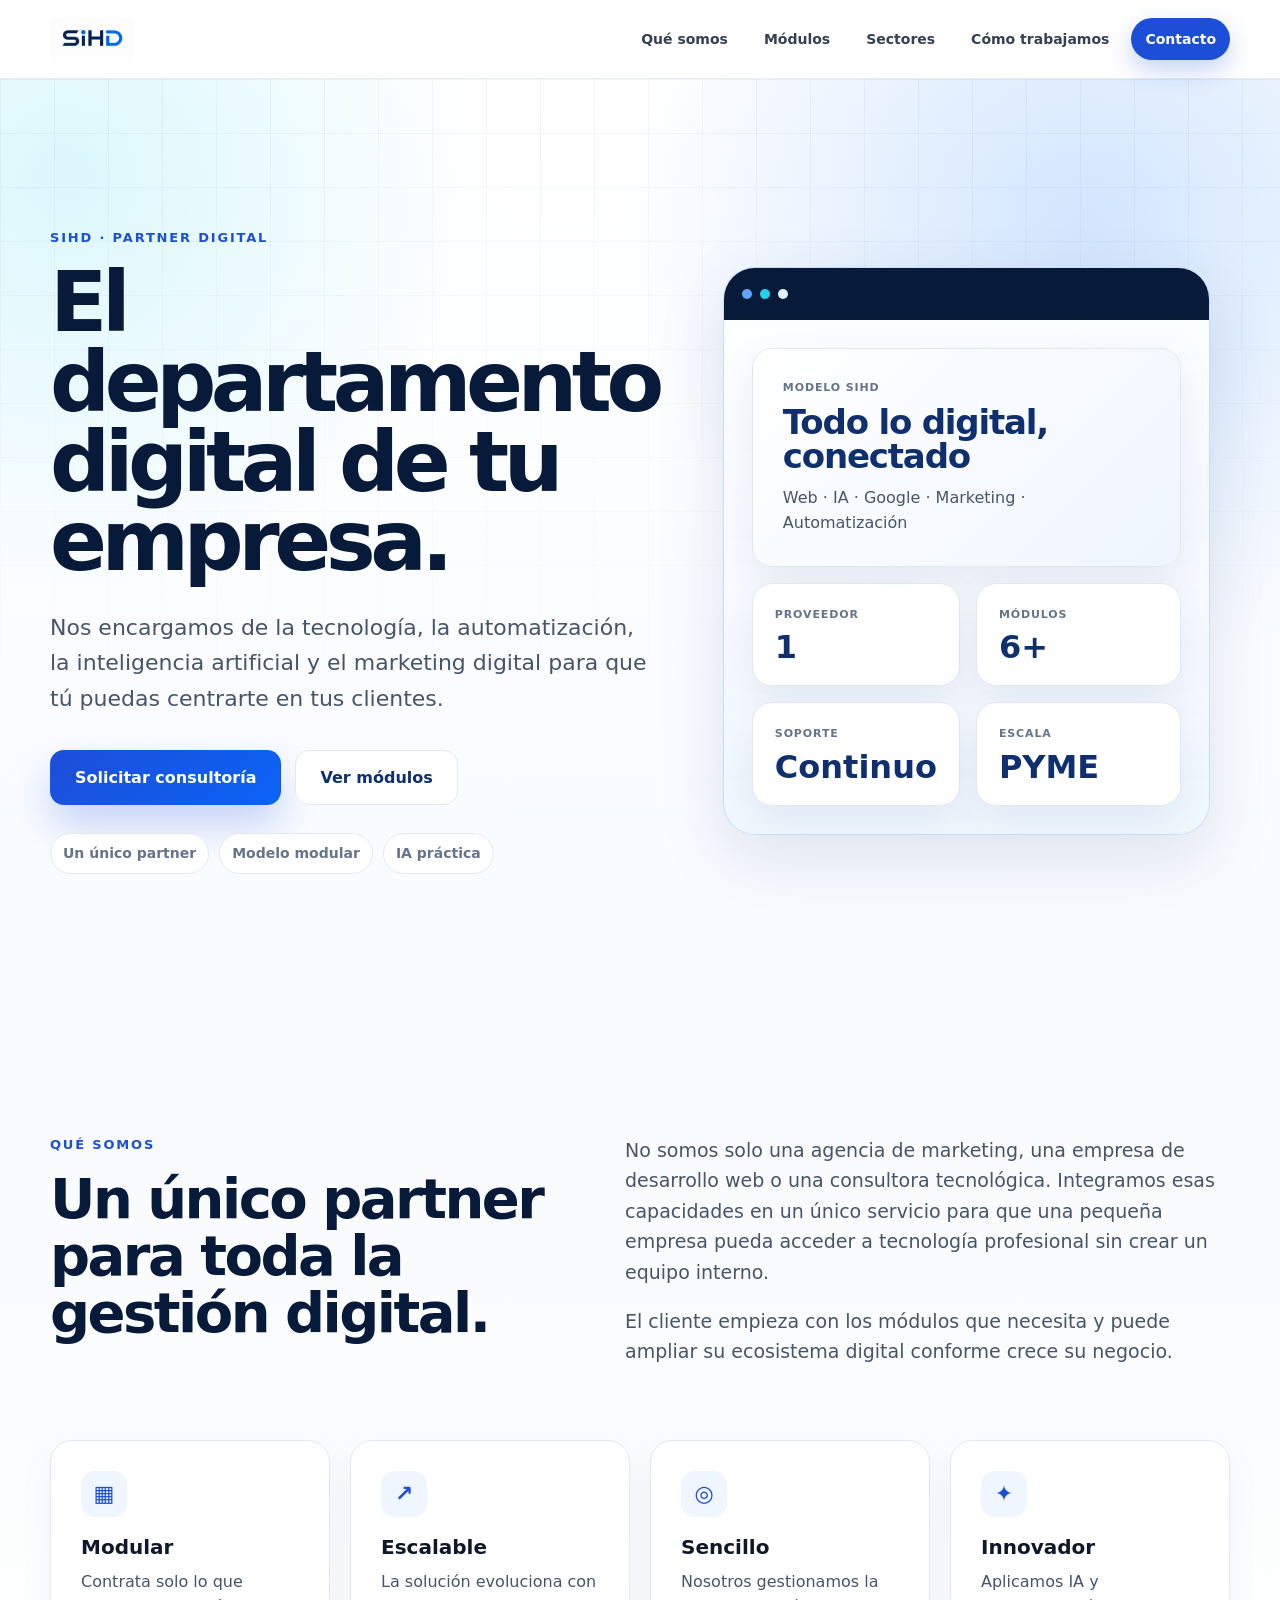
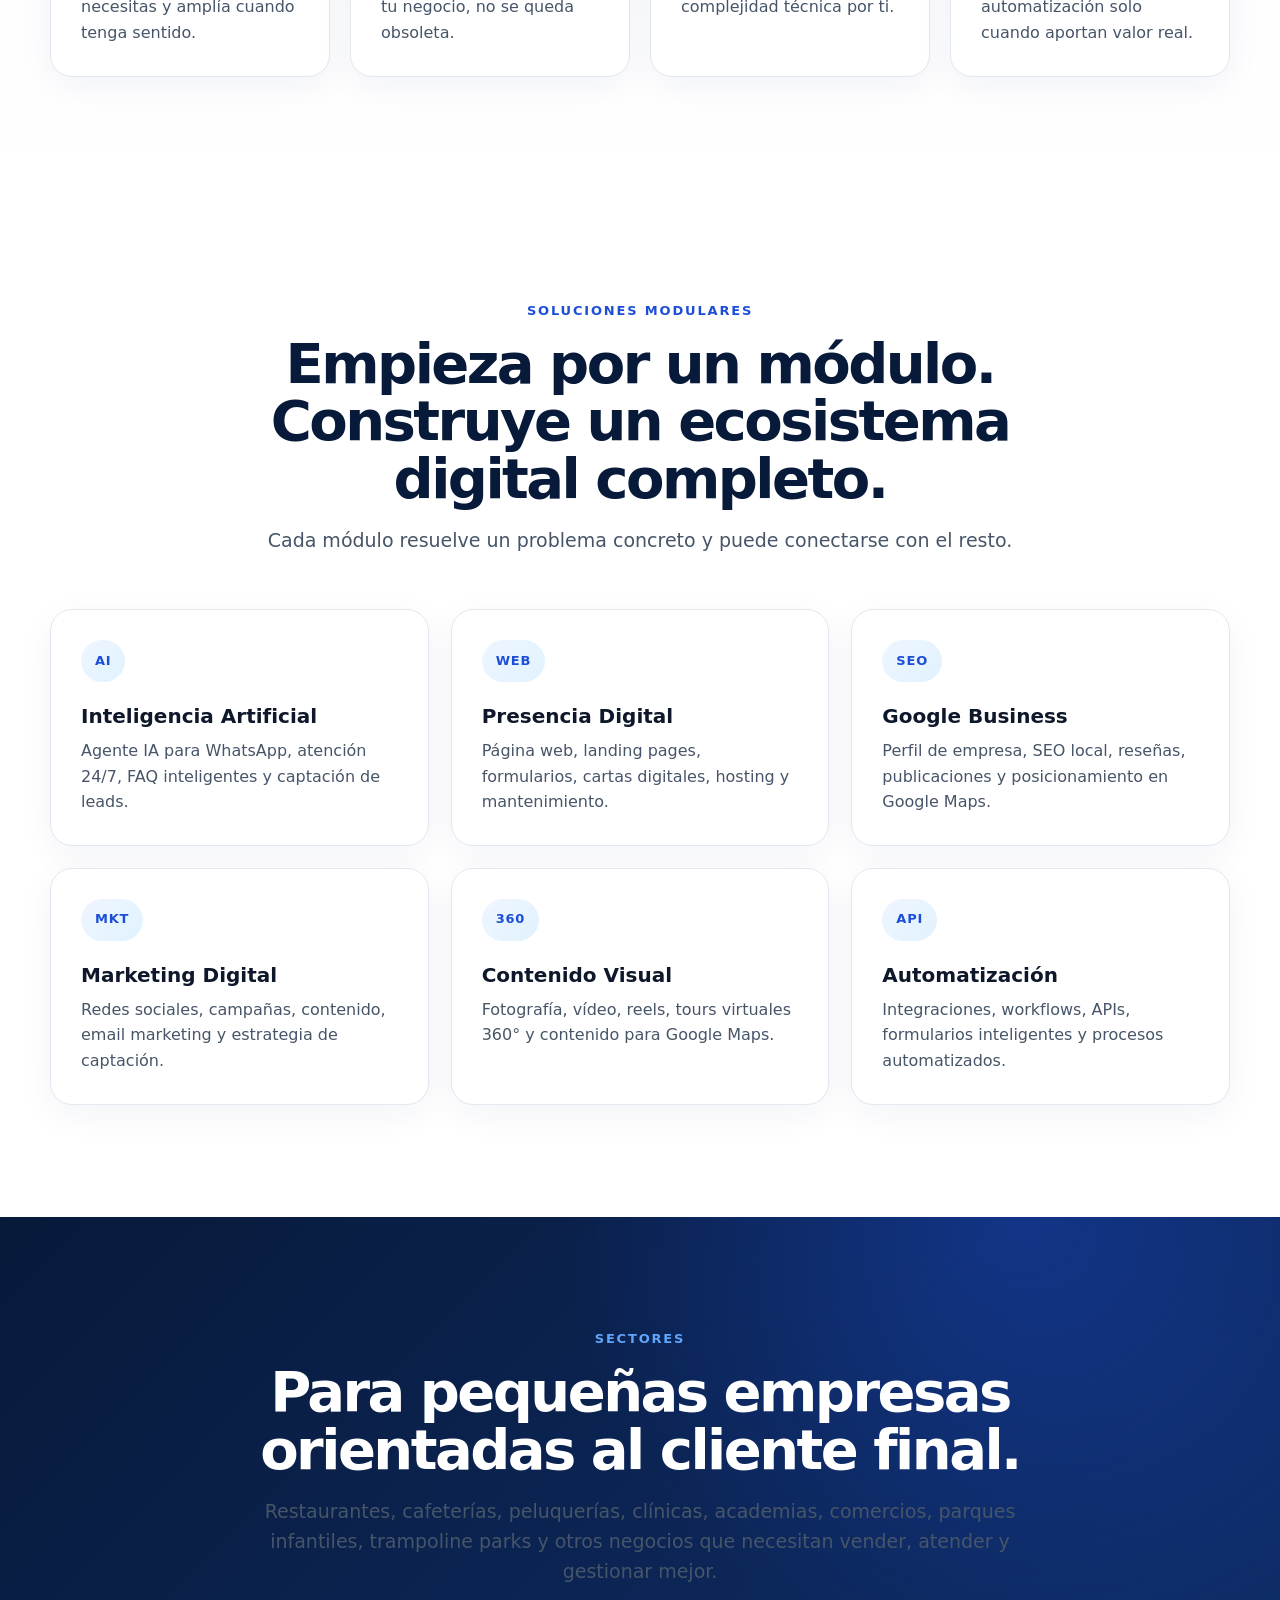
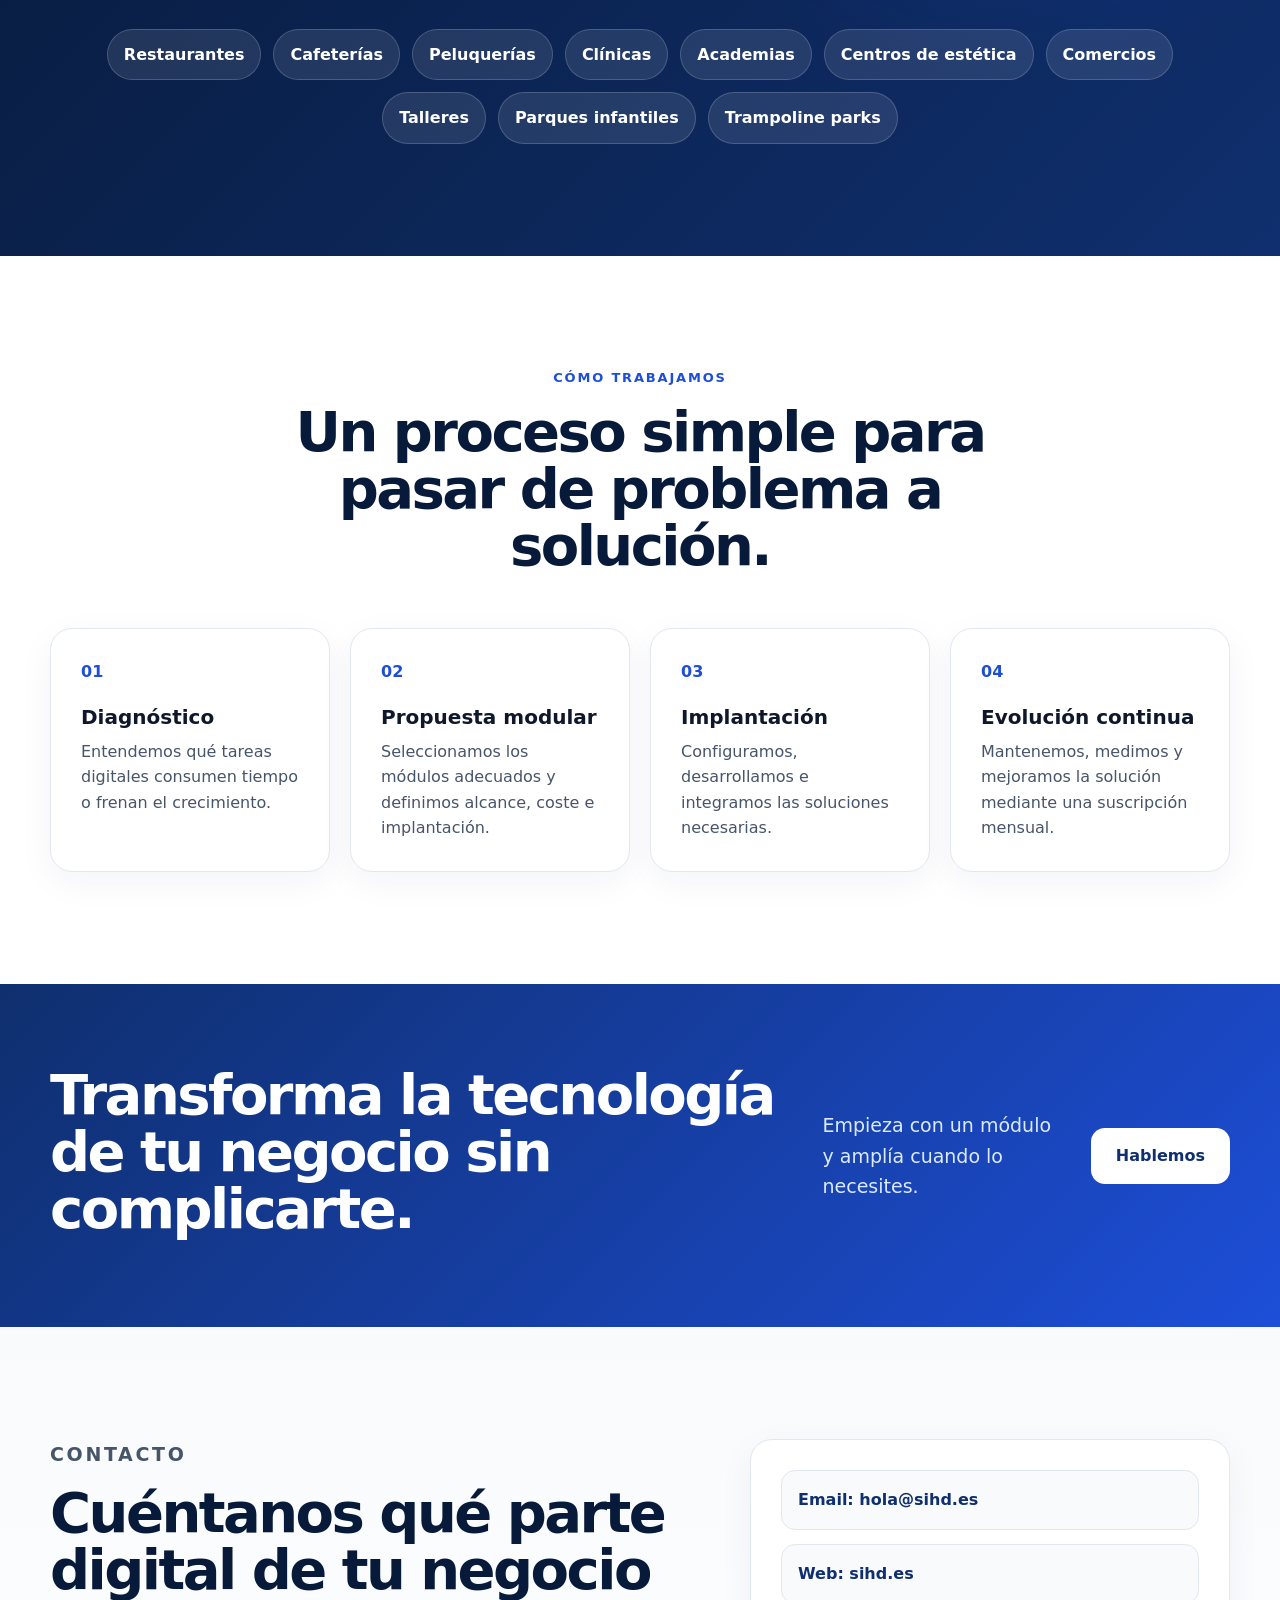
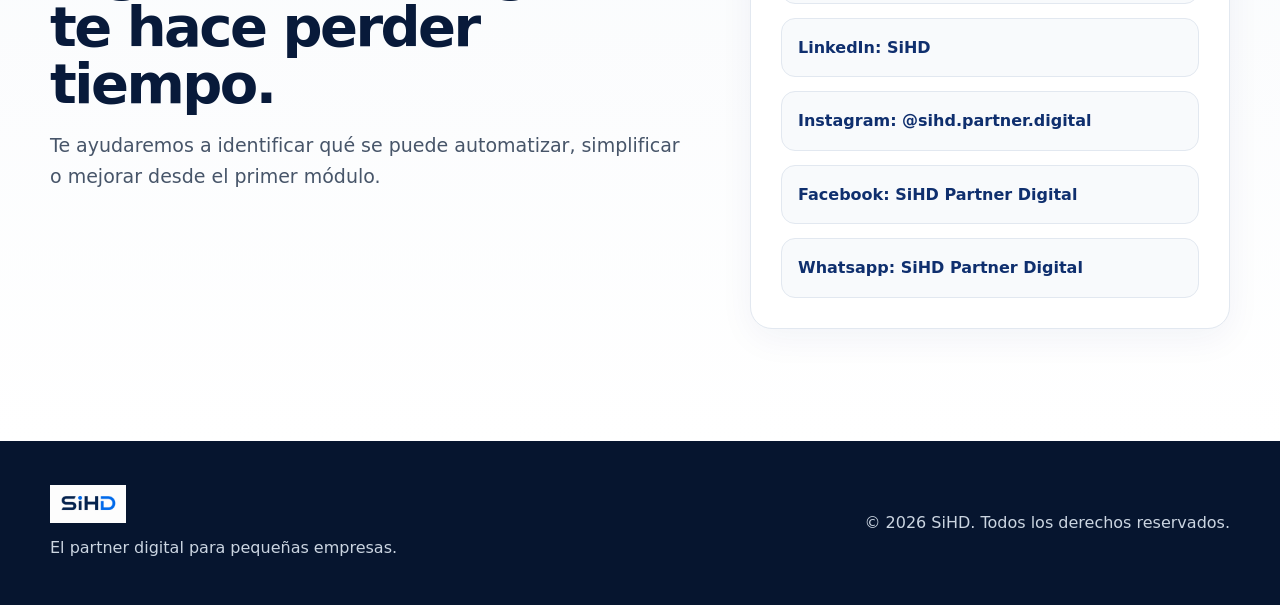
==== commit 8f3001aa: "Enhance contact section with new links Updated contact links with additional social media and WhatsA" ====
--- a/index.html
+++ b/index.html
@@ -214,10 +214,30 @@
           <p>Te ayudaremos a identificar qué se puede automatizar, simplificar o mejorar desde el primer módulo.</p>
         </div>
         <div class="contact-card reveal">
-          <a href="mailto:hola@sihd.es">hola@sihd.es</a>
-          <a href="https://sihd.es">sihd.es</a>
-          <a href="https://github.com/sihd-es">github.com/sihd-es</a>
-          <p class="muted">Próximamente: formulario de contacto y WhatsApp Business.</p>
+          <a href="mailto:hola@sihd.es" aria-label="Enviar email a SiHD">
+            Email: hola@sihd.es
+          </a>
+        
+          <a href="https://sihd.es" target="_blank" rel="noopener noreferrer" aria-label="Visitar la web de SiHD">
+            Web: sihd.es
+          </a>
+        
+          <a href="https://www.linkedin.com/company/sihd" target="_blank" rel="noopener noreferrer" aria-label="Visitar LinkedIn de SiHD">
+            LinkedIn: SiHD
+          </a>
+        
+          <a href="https://www.instagram.com/sihd.partner.digital" target="_blank" rel="noopener noreferrer" aria-label="Visitar Instagram de SiHD">
+            Instagram: @sihd.partner.digital
+          </a>
+        
+          <a href="https://www.facebook.com/share/196QMf47Vd/?mibextid=wwXIfr" target="_blank" rel="noopener noreferrer" aria-label="Visitar Facebook de SiHD">
+            Facebook: SiHD Partner Digital
+          </a>
+        
+          <a href="wa.me/34673437479" target="_blank" rel="noopener noreferrer" aria-label="SiHD Partner Digital Whatsapp">
+            Whatsapp: SiHD Partner Digital
+          </a>
+        
         </div>
       </div>
     </section>
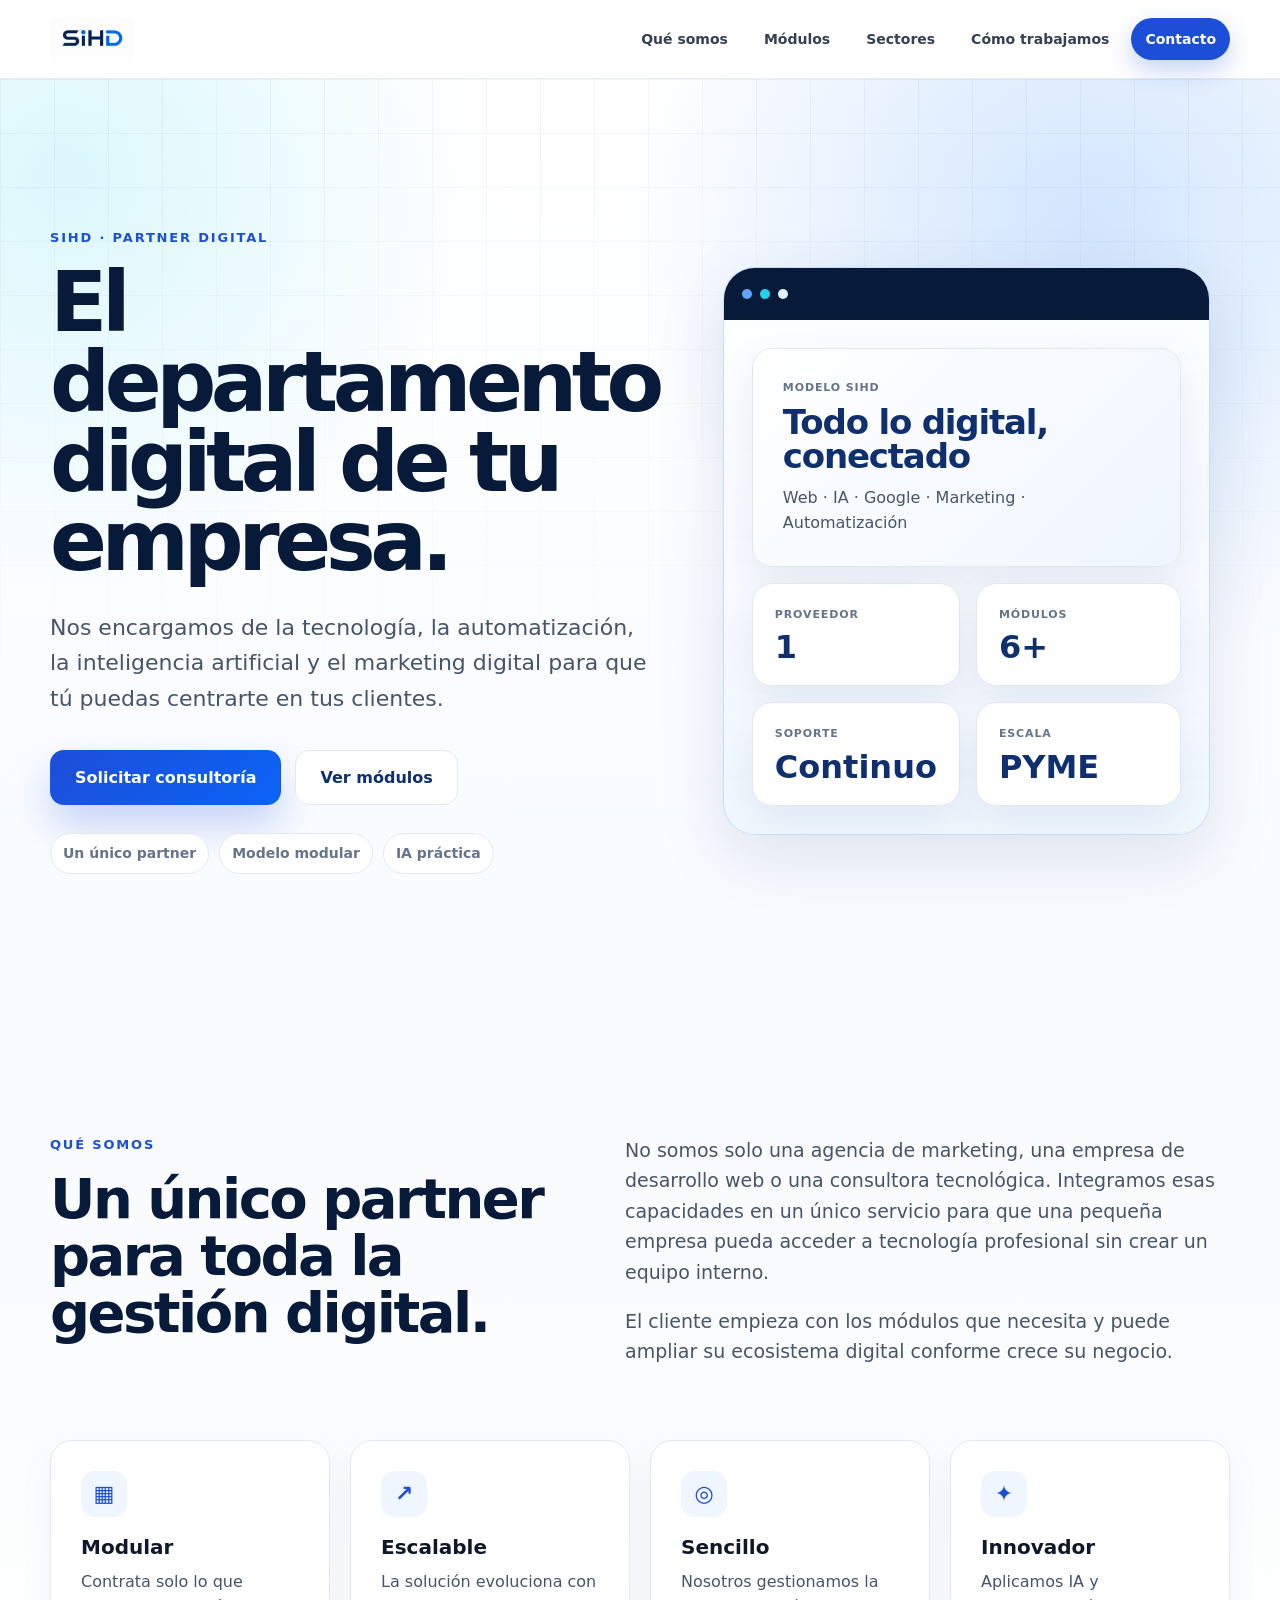
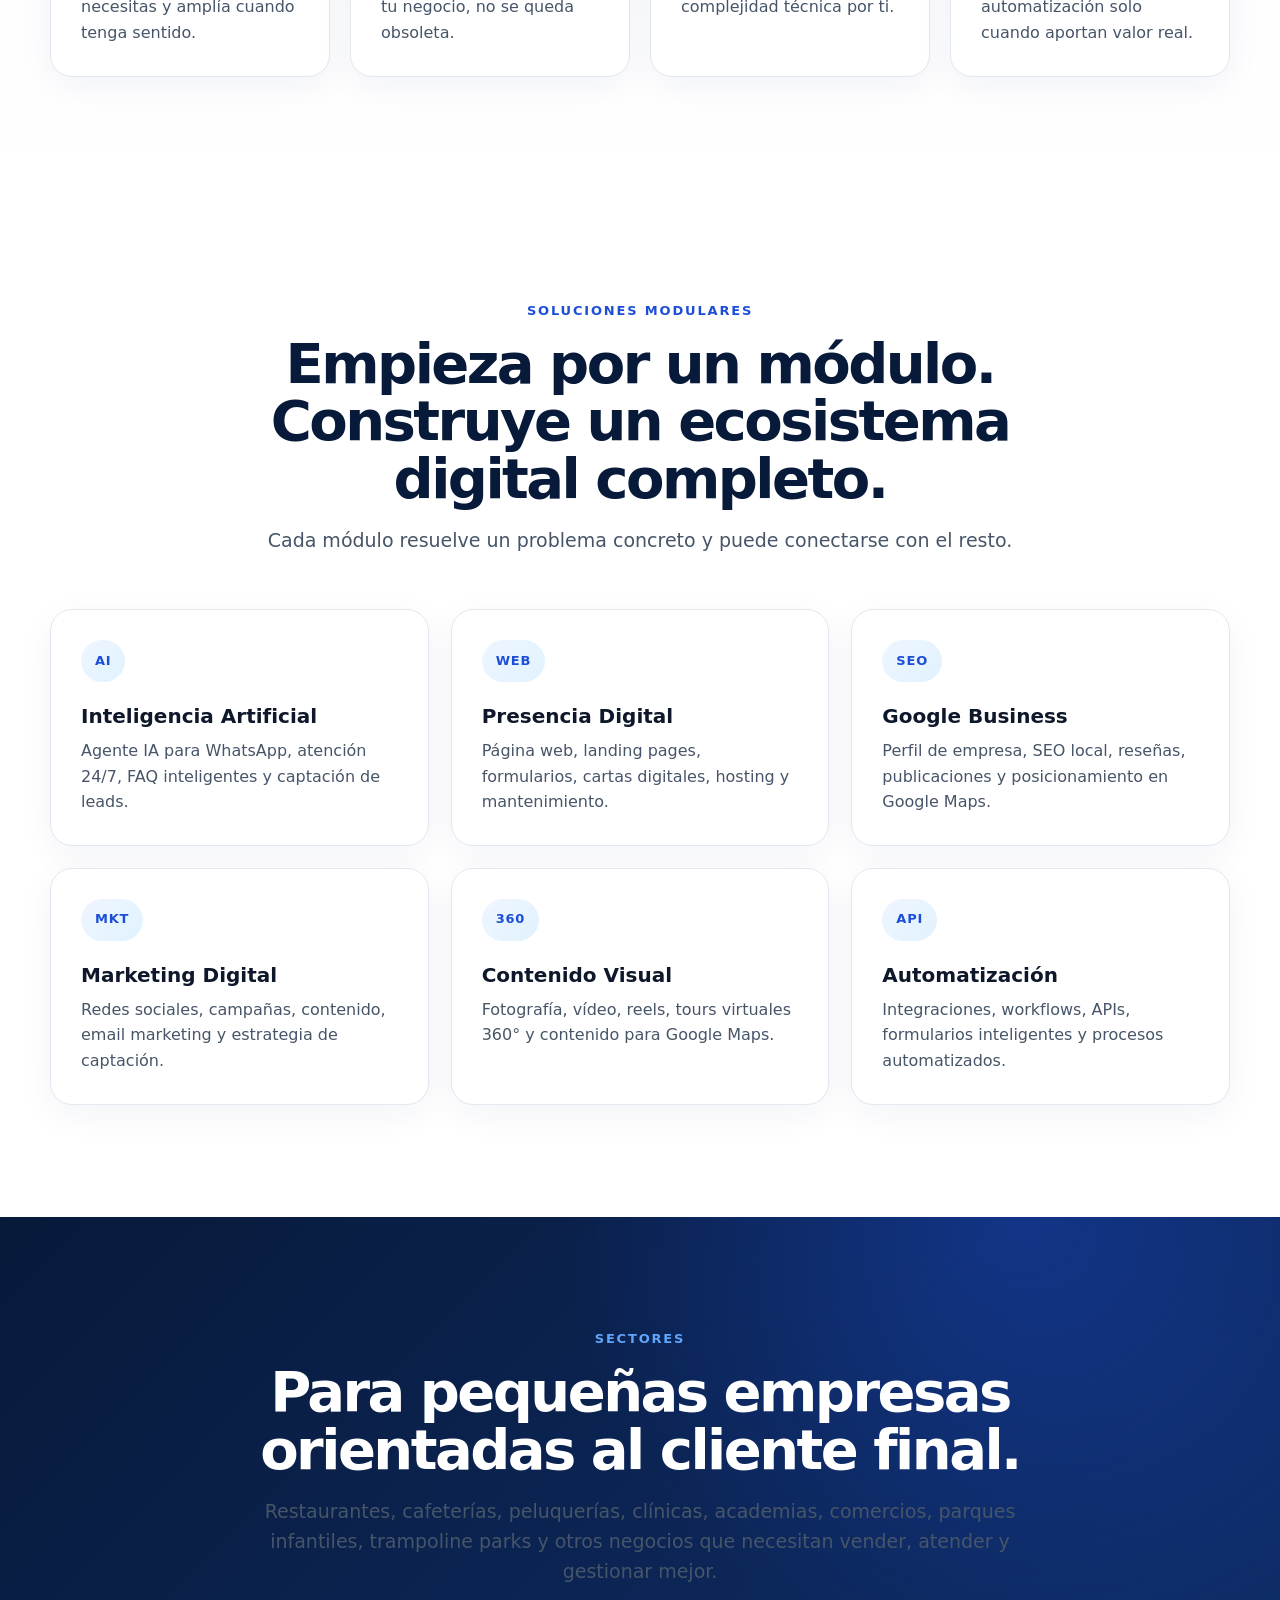
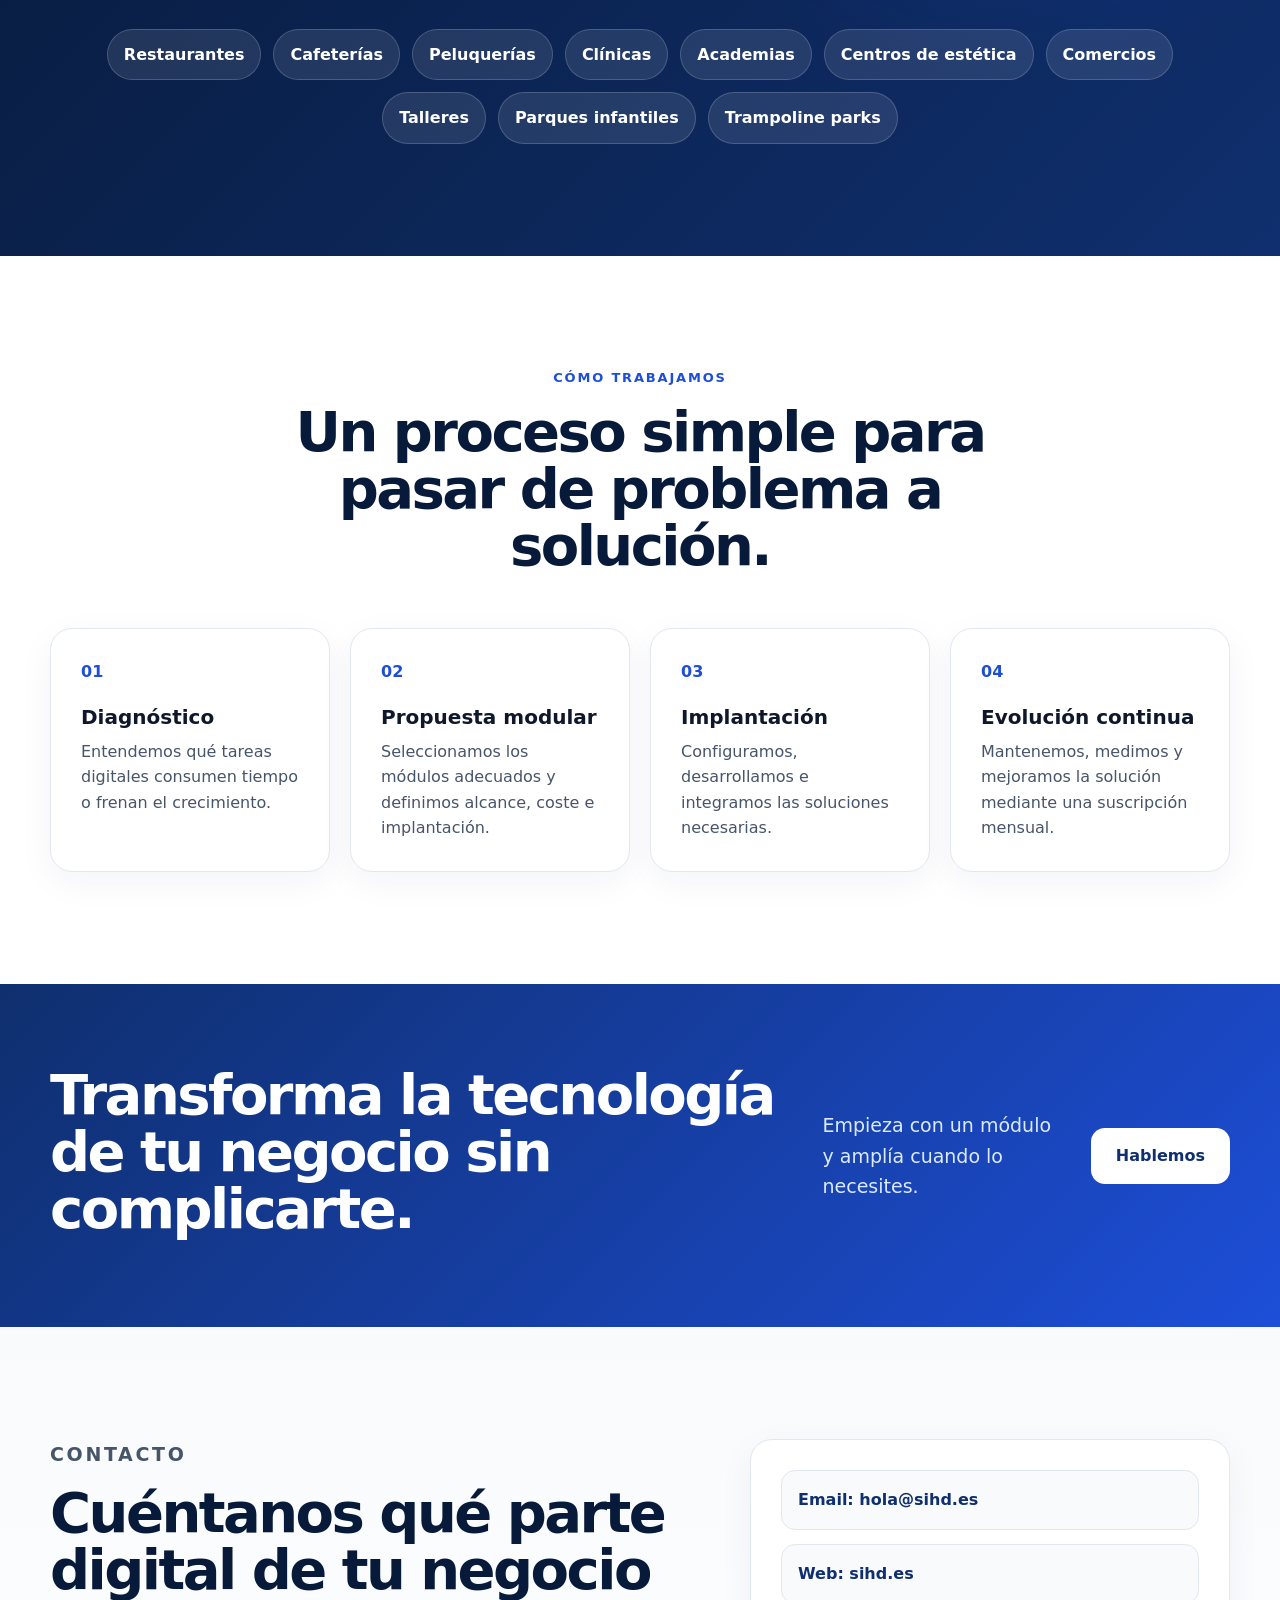
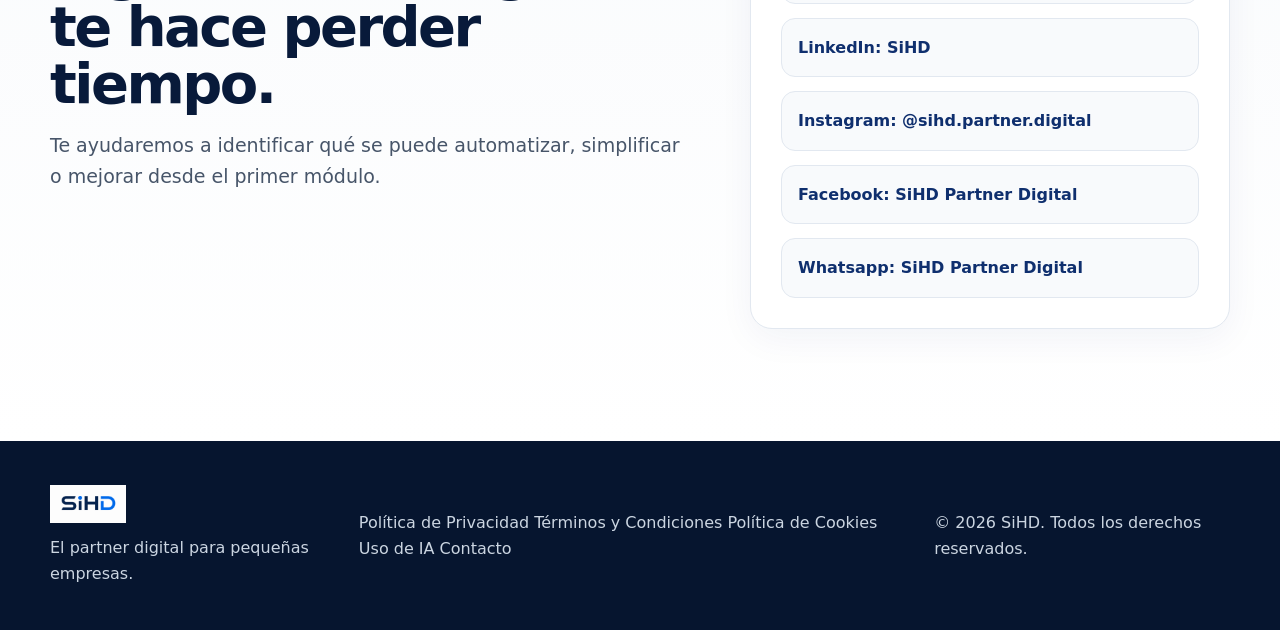
==== commit f6f76dcf: "Update WhatsApp contact link in index.html" ====
--- a/index.html
+++ b/index.html
@@ -234,7 +234,7 @@
             Facebook: SiHD Partner Digital
           </a>
         
-          <a href="wa.me/34673437479" target="_blank" rel="noopener noreferrer" aria-label="SiHD Partner Digital Whatsapp">
+          <a href="https://wa.me/34689508309" target="_blank" rel="noopener noreferrer" aria-label="SiHD Partner Digital Whatsapp">
             Whatsapp: SiHD Partner Digital
           </a>
         
@@ -244,11 +244,18 @@
   </main>
 
   <footer class="footer">
-    <div class="container footer-inner">
+    <div class="container footer-inner footer-main">
       <div>
         <img src="assets/logo.png" alt="SiHD" class="footer-logo">
         <p>El partner digital para pequeñas empresas.</p>
       </div>
+      <div class="footer-legal-links" aria-label="Enlaces legales">
+        <a href="/legal/privacy-policy.html">Política de Privacidad</a>
+        <a href="/legal/terms.html">Términos y Condiciones</a>
+        <a href="/legal/cookies.html">Política de Cookies</a>
+        <a href="/legal/ai-policy.html">Uso de IA</a>
+        <a href="mailto:hola@sihd.es">Contacto</a>
+      </div>
       <p>© <span id="year"></span> SiHD. Todos los derechos reservados.</p>
     </div>
   </footer>
